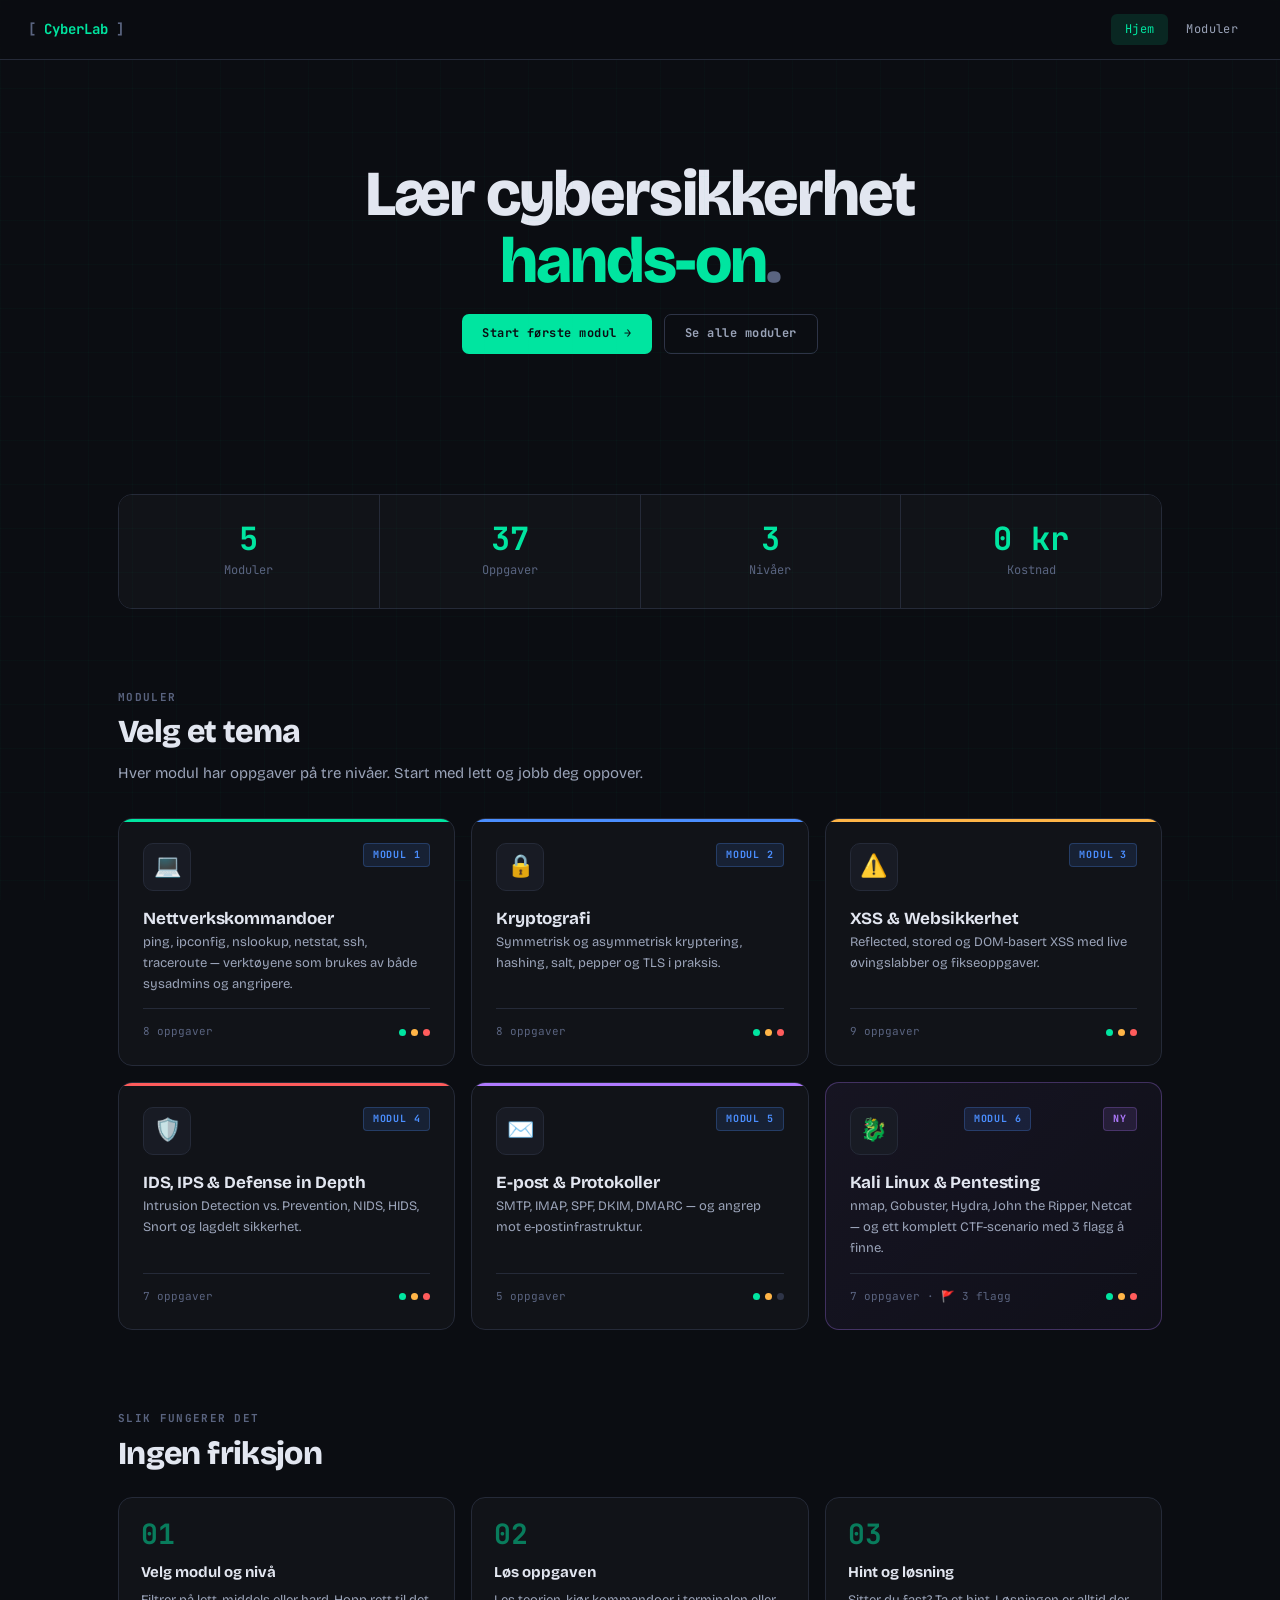
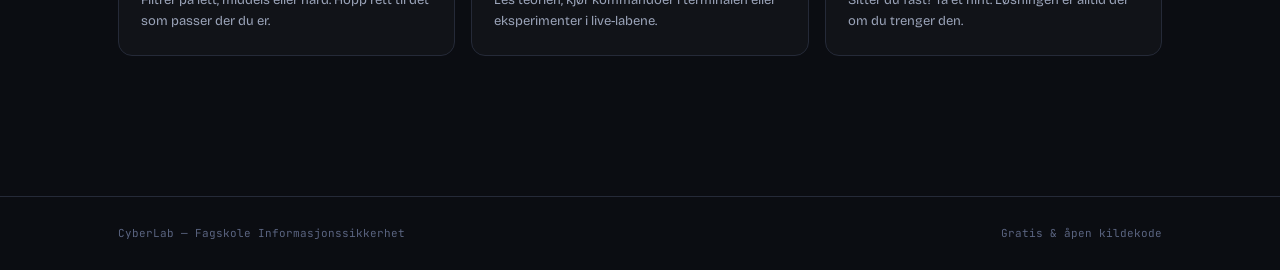
==== index.html @ 2073c038 "Add files via upload version 2.2" ====
<!DOCTYPE html>
<html lang="no">
<head>
<meta charset="UTF-8">
<meta name="viewport" content="width=device-width, initial-scale=1.0">
<title>CyberLab — Fagskole Cybersikkerhet</title>
<link rel="stylesheet" href="css/style.css">
<style>
.hero { padding: 100px 0 80px; text-align: center; }
.hero-eyebrow {
  font-family: var(--mono); font-size: 12px; font-weight: 700;
  letter-spacing: 0.15em; text-transform: uppercase; color: var(--green);
  margin-bottom: 20px; display: flex; align-items: center; justify-content: center; gap: 10px;
}
.hero-eyebrow::before, .hero-eyebrow::after {
  content: ''; flex: 1; max-width: 60px; height: 1px; background: var(--green); opacity: 0.4;
}
.hero h1 { font-size: clamp(36px,6vw,64px); font-weight: 800; letter-spacing: -0.03em; line-height: 1.05; margin-bottom: 20px; }
.hero h1 .accent { color: var(--green); }
.hero h1 .dim    { color: var(--text3); }
.hero-sub { font-size: 17px; color: var(--text2); max-width: 540px; margin: 0 auto 36px; line-height: 1.7; font-weight: 400; }
.hero-cta { display: flex; gap: 12px; justify-content: center; flex-wrap: wrap; }
.stats-row { display: flex; gap: 0; border: 1px solid var(--border); border-radius: var(--radius-lg); overflow: hidden; margin: 60px 0; }
.stat { flex: 1; padding: 28px 24px; text-align: center; border-right: 1px solid var(--border); background: var(--bg2); }
.stat:last-child { border-right: none; }
.stat-num { font-family: var(--mono); font-size: 32px; font-weight: 700; color: var(--green); line-height: 1; }
.stat-label { font-size: 12px; color: var(--text3); margin-top: 6px; font-family: var(--mono); }
.modules-grid { display: grid; grid-template-columns: repeat(auto-fill, minmax(300px, 1fr)); gap: 16px; margin-top: 32px; }
.module-card {
  background: var(--bg2); border: 1px solid var(--border); border-radius: var(--radius-lg);
  padding: 24px; display: flex; flex-direction: column; gap: 14px;
  transition: all 0.2s; position: relative; overflow: hidden; text-decoration: none;
}
.module-card::before { content: ''; position: absolute; top: 0; left: 0; right: 0; height: 3px; }
.module-card.green::before  { background: var(--green); }
.module-card.blue::before   { background: var(--blue); }
.module-card.amber::before  { background: var(--amber); }
.module-card.red::before    { background: var(--red); }
.module-card.purple::before { background: var(--purple); }
.module-card:hover { border-color: var(--border2); transform: translateY(-2px); box-shadow: 0 8px 32px rgba(0,0,0,0.3); }
.module-icon { font-size: 22px; width: 48px; height: 48px; display: flex; align-items: center; justify-content: center; background: var(--bg3); border: 1px solid var(--border); border-radius: 10px; }
.module-top { display: flex; align-items: flex-start; justify-content: space-between; gap: 10px; }
.module-title { font-size: 17px; font-weight: 700; letter-spacing: -0.01em; }
.module-desc  { font-size: 13px; color: var(--text2); line-height: 1.6; font-weight: 400; }
.module-footer { display: flex; align-items: center; justify-content: space-between; margin-top: auto; padding-top: 14px; border-top: 1px solid var(--border); }
.module-tasks { font-family: var(--mono); font-size: 11px; color: var(--text3); }
.module-difficulty { display: flex; gap: 5px; }
.diff-dot { width: 7px; height: 7px; border-radius: 50%; background: var(--border2); }
.diff-dot.on-easy   { background: var(--green); }
.diff-dot.on-medium { background: var(--amber); }
.diff-dot.on-hard   { background: var(--red); }
.how-grid { display: grid; grid-template-columns: repeat(3,1fr); gap: 16px; margin-top: 24px; }
.how-item { background: var(--bg2); border: 1px solid var(--border); border-radius: var(--radius-lg); padding: 22px; }
.how-num   { font-family: var(--mono); font-size: 28px; font-weight: 700; color: var(--green); opacity: 0.5; line-height: 1; margin-bottom: 12px; }
.how-title { font-size: 15px; font-weight: 700; margin-bottom: 6px; }
.how-desc  { font-size: 13px; color: var(--text2); line-height: 1.65; font-weight: 400; }
@media (max-width: 640px) {
  .stats-row { flex-direction: column; }
  .stat { border-right: none; border-bottom: 1px solid var(--border); }
  .stat:last-child { border-bottom: none; }
  .how-grid { grid-template-columns: 1fr; }
}
</style>
</head>
<body class="page">
<nav class="nav">
  <div class="nav-logo"><span class="bracket">[</span>CyberLab<span class="bracket">]</span></div>
  <div class="nav-links">
    <a href="index.html" class="nav-link active">Hjem</a>
    <a href="modules/nettverk.html" class="nav-link">Moduler</a>
  </div>
</nav>

<section class="hero">
  <div class="container">
    <h1>Lær cybersikkerhet<br><span class="accent">hands-on</span><span class="dim">.</span></h1>
    <div class="hero-cta">
      <a href="modules/nettverk.html" class="btn btn-success">Start første modul →</a>
      <a href="#moduler" class="btn btn-ghost">Se alle moduler</a>
    </div>
  </div>
</section>

<div class="container">
  <div class="stats-row">
    <div class="stat"><div class="stat-num">5</div><div class="stat-label">Moduler</div></div>
    <div class="stat"><div class="stat-num">37</div><div class="stat-label">Oppgaver</div></div>
    <div class="stat"><div class="stat-num">3</div><div class="stat-label">Nivåer</div></div>
    <div class="stat"><div class="stat-num">0 kr</div><div class="stat-label">Kostnad</div></div>
  </div>
</div>

<section id="moduler" style="padding:20px 0 60px">
  <div class="container">
    <div class="section-eyebrow">Moduler</div>
    <div class="section-title">Velg et tema</div>
    <p class="section-desc">Hver modul har oppgaver på tre nivåer. Start med lett og jobb deg oppover.</p>
    <div class="modules-grid">

      <a href="modules/nettverk.html" class="module-card green">
        <div class="module-top"><div class="module-icon">💻</div><span class="badge badge-module">Modul 1</span></div>
        <div><div class="module-title">Nettverkskommandoer</div><div class="module-desc">ping, ipconfig, nslookup, netstat, ssh, traceroute — verktøyene som brukes av både sysadmins og angripere.</div></div>
        <div class="module-footer"><span class="module-tasks">8 oppgaver</span><div class="module-difficulty"><div class="diff-dot on-easy"></div><div class="diff-dot on-medium"></div><div class="diff-dot on-hard"></div></div></div>
      </a>

      <a href="modules/kryptografi.html" class="module-card blue">
        <div class="module-top"><div class="module-icon">🔒</div><span class="badge badge-module">Modul 2</span></div>
        <div><div class="module-title">Kryptografi</div><div class="module-desc">Symmetrisk og asymmetrisk kryptering, hashing, salt, pepper og TLS i praksis.</div></div>
        <div class="module-footer"><span class="module-tasks">8 oppgaver</span><div class="module-difficulty"><div class="diff-dot on-easy"></div><div class="diff-dot on-medium"></div><div class="diff-dot on-hard"></div></div></div>
      </a>

      <a href="modules/xss.html" class="module-card amber">
        <div class="module-top"><div class="module-icon">⚠️</div><span class="badge badge-module">Modul 3</span></div>
        <div><div class="module-title">XSS &amp; Websikkerhet</div><div class="module-desc">Reflected, stored og DOM-basert XSS med live øvingslabber og fikseoppgaver.</div></div>
        <div class="module-footer"><span class="module-tasks">9 oppgaver</span><div class="module-difficulty"><div class="diff-dot on-easy"></div><div class="diff-dot on-medium"></div><div class="diff-dot on-hard"></div></div></div>
      </a>

      <a href="modules/ids-ips.html" class="module-card red">
        <div class="module-top"><div class="module-icon">🛡️</div><span class="badge badge-module">Modul 4</span></div>
        <div><div class="module-title">IDS, IPS &amp; Defense in Depth</div><div class="module-desc">Intrusion Detection vs. Prevention, NIDS, HIDS, Snort og lagdelt sikkerhet.</div></div>
        <div class="module-footer"><span class="module-tasks">7 oppgaver</span><div class="module-difficulty"><div class="diff-dot on-easy"></div><div class="diff-dot on-medium"></div><div class="diff-dot on-hard"></div></div></div>
      </a>

      <a href="modules/epost-protokoller.html" class="module-card purple">
        <div class="module-top"><div class="module-icon">✉️</div><span class="badge badge-module">Modul 5</span></div>
        <div><div class="module-title">E-post &amp; Protokoller</div><div class="module-desc">SMTP, IMAP, SPF, DKIM, DMARC — og angrep mot e-postinfrastruktur.</div></div>
        <div class="module-footer"><span class="module-tasks">5 oppgaver</span><div class="module-difficulty"><div class="diff-dot on-easy"></div><div class="diff-dot on-medium"></div><div class="diff-dot"></div></div></div>
      </a>

      <a href="modules/kali.html" class="module-card" style="border-color:rgba(176,122,255,.3);background:linear-gradient(135deg,rgba(176,122,255,.07),rgba(176,122,255,.03))">
        <div class="module-top"><div class="module-icon">🐉</div><span class="badge badge-module">Modul 6</span><span class="badge badge-new" style="margin-left:6px">Ny</span></div>
        <div><div class="module-title">Kali Linux &amp; Pentesting</div><div class="module-desc">nmap, Gobuster, Hydra, John the Ripper, Netcat — og ett komplett CTF-scenario med 3 flagg å finne.</div></div>
        <div class="module-footer"><span class="module-tasks">7 oppgaver · 🚩 3 flagg</span><div class="module-difficulty"><div class="diff-dot on-easy"></div><div class="diff-dot on-medium"></div><div class="diff-dot on-hard"></div></div></div>
      </a>

    </div>
  </div>
</section>

<section style="padding:20px 0 60px">
  <div class="container">
    <div class="section-eyebrow">Slik fungerer det</div>
    <div class="section-title">Ingen friksjon</div>
    <div class="how-grid">
      <div class="how-item"><div class="how-num">01</div><div class="how-title">Velg modul og nivå</div><div class="how-desc">Filtrer på lett, middels eller hard. Hopp rett til det som passer der du er.</div></div>
      <div class="how-item"><div class="how-num">02</div><div class="how-title">Løs oppgaven</div><div class="how-desc">Les teorien, kjør kommandoer i terminalen eller eksperimenter i live-labene.</div></div>
      <div class="how-item"><div class="how-num">03</div><div class="how-title">Hint og løsning</div><div class="how-desc">Sitter du fast? Ta et hint. Løsningen er alltid der om du trenger den.</div></div>
    </div>
  </div>
</section>

<footer class="footer">
  <div class="container">
    <div class="footer-inner">
      <span>CyberLab — Fagskole Informasjonssikkerhet</span>
      <span>Gratis &amp; åpen kildekode</span>
    </div>
  </div>
</footer>
<script src="js/cyberlab.js"></script>
</body>
</html>
---- css/style.css ----
@import url('https://fonts.googleapis.com/css2?family=JetBrains+Mono:wght@400;600;700&family=Bricolage+Grotesque:wght@300;400;500;600;700;800&display=swap');

/* ─── TOKENS ────────────────────────────────────────────────── */
:root {
  --bg:        #0b0d12;
  --bg2:       #111318;
  --bg3:       #181b24;
  --bg4:       #1e2230;
  --border:    #252a38;
  --border2:   #2e3447;

  --text:      #e2e6f0;
  --text2:     #9aa3b8;
  --text3:     #5a6480;

  --green:     #00e5a0;
  --green-dim: rgba(0,229,160,0.12);
  --blue:      #4b8eff;
  --blue-dim:  rgba(75,142,255,0.12);
  --amber:     #ffb547;
  --amber-dim: rgba(255,181,71,0.12);
  --red:       #ff5c5c;
  --red-dim:   rgba(255,92,92,0.12);
  --purple:    #b07aff;
  --purple-dim:rgba(176,122,255,0.12);

  --radius:    8px;
  --radius-lg: 14px;
  --mono:      'JetBrains Mono', monospace;
  --sans:      'Bricolage Grotesque', sans-serif;
}

/* ─── RESET ─────────────────────────────────────────────────── */
*, *::before, *::after { box-sizing: border-box; margin: 0; padding: 0; }
html { scroll-behavior: smooth; }
body {
  font-family: var(--sans);
  background: var(--bg);
  color: var(--text);
  min-height: 100vh;
  line-height: 1.6;
  -webkit-font-smoothing: antialiased;
}
a { color: inherit; text-decoration: none; }

/* ─── GRID BACKGROUND ────────────────────────────────────────── */
body::before {
  content: '';
  position: fixed; inset: 0; z-index: 0;
  background-image:
    linear-gradient(rgba(0,229,160,0.025) 1px, transparent 1px),
    linear-gradient(90deg, rgba(0,229,160,0.025) 1px, transparent 1px);
  background-size: 44px 44px;
  pointer-events: none;
}

/* ─── LAYOUT ─────────────────────────────────────────────────── */
.page { position: relative; z-index: 1; }
.container { max-width: 1100px; margin: 0 auto; padding: 0 28px; }
.container-sm { max-width: 780px; margin: 0 auto; padding: 0 28px; }

/* ─── NAV ────────────────────────────────────────────────────── */
.nav {
  position: sticky; top: 0; z-index: 100;
  background: rgba(11,13,18,0.88);
  backdrop-filter: blur(14px);
  border-bottom: 1px solid var(--border);
  padding: 0 28px;
  height: 60px;
  display: flex; align-items: center; gap: 0;
}
.nav-logo {
  font-family: var(--mono);
  font-size: 14px; font-weight: 700;
  color: var(--green);
  display: flex; align-items: center; gap: 8px;
  margin-right: auto;
  white-space: nowrap;
}
.nav-logo .bracket { color: var(--text3); }
.nav-links { display: flex; gap: 4px; }
.nav-link {
  font-family: var(--mono);
  font-size: 12px; color: var(--text2);
  padding: 6px 14px; border-radius: 6px;
  transition: all 0.18s;
  letter-spacing: 0.03em;
}
.nav-link:hover { color: var(--text); background: var(--bg3); }
.nav-link.active { color: var(--green); background: var(--green-dim); }

/* ─── BADGE ──────────────────────────────────────────────────── */
.badge {
  display: inline-flex; align-items: center; gap: 5px;
  font-family: var(--mono);
  font-size: 10px; font-weight: 700;
  letter-spacing: 0.08em;
  padding: 3px 9px;
  border-radius: 4px;
  text-transform: uppercase;
}
.badge-easy   { background: var(--green-dim);  color: var(--green);  border: 1px solid rgba(0,229,160,0.25); }
.badge-medium { background: var(--amber-dim);  color: var(--amber);  border: 1px solid rgba(255,181,71,0.25); }
.badge-hard   { background: var(--red-dim);    color: var(--red);    border: 1px solid rgba(255,92,92,0.25); }
.badge-module { background: var(--blue-dim);   color: var(--blue);   border: 1px solid rgba(75,142,255,0.25); }
.badge-new    { background: var(--purple-dim); color: var(--purple); border: 1px solid rgba(176,122,255,0.25); }

/* ─── CARDS ──────────────────────────────────────────────────── */
.card {
  background: var(--bg2);
  border: 1px solid var(--border);
  border-radius: var(--radius-lg);
  padding: 24px;
  transition: border-color 0.2s;
}
.card:hover { border-color: var(--border2); }
.card-header { display: flex; align-items: flex-start; justify-content: space-between; gap: 12px; margin-bottom: 12px; }
.card-title { font-size: 16px; font-weight: 700; letter-spacing: -0.01em; }
.card-desc { font-size: 14px; color: var(--text2); line-height: 1.65; font-weight: 400; }

/* ─── TASK CARD ──────────────────────────────────────────────── */
.task-card {
  background: var(--bg2);
  border: 1px solid var(--border);
  border-radius: var(--radius-lg);
  overflow: hidden;
  transition: border-color 0.2s, transform 0.15s;
}
.task-card:hover { border-color: var(--border2); transform: translateY(-1px); }
.task-card.done { border-color: rgba(0,229,160,0.3); }
.task-card.done .task-card-header { background: rgba(0,229,160,0.04); }

.task-card-header {
  padding: 18px 22px;
  display: flex; align-items: center; gap: 14px;
  border-bottom: 1px solid var(--border);
  cursor: pointer;
  user-select: none;
}
.task-card-header:hover { background: rgba(255,255,255,0.02); }

.task-num {
  font-family: var(--mono);
  font-size: 11px; font-weight: 700;
  color: var(--text3);
  min-width: 28px;
}
.task-title { flex: 1; font-size: 15px; font-weight: 600; }
.task-meta { display: flex; align-items: center; gap: 8px; }
.task-chevron {
  color: var(--text3); font-size: 12px;
  transition: transform 0.2s;
}
.task-card.open .task-chevron { transform: rotate(90deg); }

.task-card-body {
  display: none;
  padding: 22px 22px 24px;
  border-top: 1px solid rgba(255,255,255,0.04);
}
.task-card.open .task-card-body { display: block; }

/* ─── CODE BLOCK ─────────────────────────────────────────────── */
.code {
  font-family: var(--mono);
  font-size: 13px;
  background: #070910;
  border: 1px solid var(--border);
  border-left: 3px solid var(--blue);
  border-radius: 6px;
  padding: 14px 18px;
  line-height: 1.8;
  overflow-x: auto;
  white-space: pre;
  color: var(--text2);
  margin: 12px 0;
}
.code .c { color: var(--text3); }
.code .cmd { color: var(--blue); }
.code .kw { color: var(--green); }
.code .str { color: var(--amber); }
.code .val { color: var(--purple); }

/* ─── ANSWER BOX ─────────────────────────────────────────────── */
.hint-btn {
  font-family: var(--mono);
  font-size: 11px; font-weight: 600;
  letter-spacing: 0.05em;
  background: transparent;
  border: 1px solid var(--border2);
  color: var(--text3);
  padding: 6px 14px;
  border-radius: 5px;
  cursor: pointer;
  transition: all 0.18s;
  margin-right: 8px;
  margin-top: 4px;
}
.hint-btn:hover { border-color: var(--amber); color: var(--amber); }
.hint-btn.open  { border-color: var(--amber); color: var(--amber); background: var(--amber-dim); }

.solution-btn {
  font-family: var(--mono);
  font-size: 11px; font-weight: 600;
  letter-spacing: 0.05em;
  background: transparent;
  border: 1px solid var(--border2);
  color: var(--text3);
  padding: 6px 14px;
  border-radius: 5px;
  cursor: pointer;
  transition: all 0.18s;
  margin-top: 4px;
}
.solution-btn:hover { border-color: var(--green); color: var(--green); }
.solution-btn.open  { border-color: var(--green); color: var(--green); background: var(--green-dim); }

.hint-box, .solution-box {
  display: none;
  margin-top: 12px;
  padding: 14px 18px;
  border-radius: 8px;
  font-size: 13px;
  line-height: 1.75;
  font-weight: 400;
}
.hint-box.show    { display: block; animation: fadeUp 0.2s ease; background: var(--amber-dim); border: 1px solid rgba(255,181,71,0.2); color: #d4b07a; }
.solution-box.show{ display: block; animation: fadeUp 0.2s ease; background: var(--green-dim);  border: 1px solid rgba(0,229,160,0.2);  color: #7acfb0; }
.hint-box code, .solution-box code {
  font-family: var(--mono); font-size: 12px;
  background: rgba(255,255,255,0.08);
  padding: 1px 5px; border-radius: 3px;
}
.hint-box strong    { color: var(--amber); font-weight: 600; }
.solution-box strong{ color: var(--green); font-weight: 600; }

/* ─── INFO / WARN BOXES ──────────────────────────────────────── */
.info-box {
  background: var(--blue-dim); border: 1px solid rgba(75,142,255,0.2);
  border-left: 3px solid var(--blue);
  border-radius: 7px; padding: 13px 17px;
  font-size: 13px; color: #8ab4e8; line-height: 1.7;
  margin: 12px 0; font-weight: 400;
}
.warn-box {
  background: var(--red-dim); border: 1px solid rgba(255,92,92,0.2);
  border-left: 3px solid var(--red);
  border-radius: 7px; padding: 13px 17px;
  font-size: 13px; color: #e89090; line-height: 1.7;
  margin: 12px 0; font-weight: 400;
}
.info-box strong { color: var(--blue); font-weight: 600; }
.warn-box strong { color: var(--red);  font-weight: 600; }

/* ─── STEPS ──────────────────────────────────────────────────── */
.steps { list-style: none; counter-reset: step; margin: 12px 0; }
.steps li {
  counter-increment: step;
  padding: 9px 0 9px 36px;
  position: relative;
  font-size: 14px; line-height: 1.65; color: var(--text2);
  border-bottom: 1px solid rgba(255,255,255,0.04);
  font-weight: 400;
}
.steps li:last-child { border-bottom: none; }
.steps li::before {
  content: counter(step);
  position: absolute; left: 0; top: 11px;
  font-family: var(--mono); font-size: 10px; font-weight: 700;
  width: 20px; height: 20px; border-radius: 4px;
  display: flex; align-items: center; justify-content: center;
  background: var(--blue-dim); border: 1px solid rgba(75,142,255,0.25); color: var(--blue);
}

/* ─── TABLE ──────────────────────────────────────────────────── */
.data-table { width: 100%; border-collapse: collapse; font-size: 13px; margin: 12px 0; }
.data-table th {
  font-family: var(--mono); font-size: 10px; font-weight: 700;
  letter-spacing: 0.1em; text-transform: uppercase;
  color: var(--text3); text-align: left;
  padding: 9px 14px; border-bottom: 1px solid var(--border);
}
.data-table td {
  padding: 10px 14px; color: var(--text2);
  border-bottom: 1px solid rgba(255,255,255,0.04);
  vertical-align: top; line-height: 1.5;
}
.data-table tr:last-child td { border-bottom: none; }
.data-table td:first-child { font-family: var(--mono); color: var(--blue); font-size: 12px; white-space: nowrap; }
.data-table td code { font-family: var(--mono); font-size: 11px; background: rgba(255,255,255,0.06); padding: 1px 5px; border-radius: 3px; }

/* ─── BUTTONS ────────────────────────────────────────────────── */
.btn {
  display: inline-flex; align-items: center; gap: 7px;
  font-family: var(--mono); font-size: 12px; font-weight: 700;
  letter-spacing: 0.04em; padding: 9px 20px;
  border-radius: 7px; border: none; cursor: pointer;
  transition: all 0.18s; text-decoration: none;
}
.btn-primary { background: var(--blue);  color: #fff; }
.btn-primary:hover { background: #6fa3ff; }
.btn-success { background: var(--green); color: #0b0d12; }
.btn-success:hover { background: #33ffb3; }
.btn-danger  { background: var(--red);   color: #fff; }
.btn-danger:hover  { background: #ff8585; }
.btn-ghost { background: transparent; color: var(--text2); border: 1px solid var(--border2); }
.btn-ghost:hover { border-color: var(--text2); color: var(--text); }

/* ─── TERMINAL ───────────────────────────────────────────────── */
.terminal {
  background: #05070a;
  border: 1px solid var(--border);
  border-radius: var(--radius-lg);
  overflow: hidden; font-family: var(--mono);
}
.terminal-bar {
  background: var(--bg3); padding: 10px 16px;
  display: flex; align-items: center; gap: 7px;
  border-bottom: 1px solid var(--border);
}
.terminal-bar .dot { width: 11px; height: 11px; border-radius: 50%; }
.dot-r { background: #ff5f57; } .dot-y { background: #febc2e; } .dot-g { background: #28c840; }
.terminal-bar .title { font-size: 11px; color: var(--text3); margin-left: 6px; }
.terminal-body {
  padding: 16px 18px; min-height: 100px;
  max-height: 300px; overflow-y: auto;
  font-size: 13px; line-height: 1.9;
}
.tl-prompt { color: var(--green); }
.tl-out    { color: var(--text2); }
.tl-info   { color: var(--amber); }
.tl-err    { color: var(--red); }
.terminal-input-row {
  display: flex; align-items: center;
  padding: 10px 18px;
  border-top: 1px solid var(--border);
  background: #05070a;
}
.term-ps1 { color: var(--green); font-size: 13px; white-space: nowrap; margin-right: 6px; }
.term-in  {
  flex: 1; background: transparent; border: none; outline: none;
  color: var(--text); font-family: var(--mono); font-size: 13px;
  caret-color: var(--green);
}

/* ─── INTERACTIVE LABS ───────────────────────────────────────── */
.lab-frame {
  background: #06080c;
  border: 1px solid var(--border);
  border-radius: var(--radius-lg);
  overflow: hidden; margin: 14px 0;
}
.lab-topbar {
  background: var(--bg3); padding: 9px 16px;
  display: flex; align-items: center; gap: 7px;
  border-bottom: 1px solid var(--border);
  font-family: var(--mono); font-size: 11px; color: var(--text3);
}
.lab-body { padding: 20px; }
.lab-body label { display: block; font-family: var(--mono); font-size: 11px; color: var(--text3); margin-bottom: 6px; letter-spacing: 0.06em; }
.lab-body input[type=text], .lab-body textarea {
  width: 100%; background: var(--bg3); border: 1px solid var(--border);
  color: var(--text); padding: 10px 13px; border-radius: 7px;
  font-family: var(--mono); font-size: 13px; outline: none;
  transition: border-color 0.18s; margin-bottom: 10px;
}
.lab-body input:focus, .lab-body textarea:focus { border-color: var(--blue); }
.lab-output {
  background: var(--bg3); border: 1px solid var(--border);
  border-radius: 7px; padding: 12px 15px; min-height: 44px;
  font-size: 14px; margin-top: 12px;
}
.lab-output-label { font-family: var(--mono); font-size: 10px; color: var(--text3); margin-bottom: 5px; letter-spacing: 0.08em; text-transform: uppercase; }
.status { display: none; margin-top: 10px; padding: 9px 13px; border-radius: 6px; font-family: var(--mono); font-size: 12px; }
.status.danger { display: block; background: var(--red-dim);   border: 1px solid rgba(255,92,92,0.25);  color: var(--red); }
.status.safe   { display: block; background: var(--green-dim); border: 1px solid rgba(0,229,160,0.25); color: var(--green); }
.status.info   { display: block; background: var(--blue-dim);  border: 1px solid rgba(75,142,255,0.25); color: var(--blue); }

/* ─── HASH OUTPUT ────────────────────────────────────────────── */
.hash-out {
  font-family: var(--mono); font-size: 12px; word-break: break-all;
  color: var(--green); background: var(--green-dim);
  border: 1px solid rgba(0,229,160,0.2);
  padding: 11px 14px; border-radius: 7px;
  margin-top: 10px; min-height: 42px; display: flex; align-items: center;
}

/* ─── QUIZ ───────────────────────────────────────────────────── */
.quiz-opt {
  display: flex; align-items: flex-start; gap: 11px;
  padding: 11px 15px; border: 1px solid var(--border);
  border-radius: 7px; margin-bottom: 8px;
  cursor: pointer; transition: all 0.18s;
  font-size: 14px; color: var(--text2); font-weight: 400;
}
.quiz-opt:hover { border-color: var(--blue); color: var(--text); background: var(--blue-dim); }
.quiz-opt.correct { border-color: var(--green); background: var(--green-dim); color: var(--green); pointer-events: none; }
.quiz-opt.wrong   { border-color: var(--red);   background: var(--red-dim);   color: var(--red);   pointer-events: none; }
.quiz-opt.reveal  { border-color: var(--green); background: var(--green-dim); color: var(--green); pointer-events: none; opacity: 0.7; }
.quiz-opt .lbl { font-family: var(--mono); font-size: 11px; font-weight: 700; min-width: 18px; margin-top: 2px; }

/* ─── PROGRESS BAR ───────────────────────────────────────────── */
.progress-wrap { margin-bottom: 10px; }
.progress-label { font-family: var(--mono); font-size: 11px; color: var(--text3); margin-bottom: 6px; display: flex; justify-content: space-between; }
.progress-track { height: 4px; background: var(--bg4); border-radius: 2px; overflow: hidden; }
.progress-fill  { height: 100%; background: var(--green); border-radius: 2px; transition: width 0.4s ease; }

/* ─── FILTER PILLS ───────────────────────────────────────────── */
.filter-row { display: flex; gap: 8px; flex-wrap: wrap; margin-bottom: 24px; }
.filter-pill {
  font-family: var(--mono); font-size: 11px; font-weight: 600;
  letter-spacing: 0.05em; padding: 6px 15px;
  border-radius: 20px; border: 1px solid var(--border2);
  background: transparent; color: var(--text2);
  cursor: pointer; transition: all 0.18s;
}
.filter-pill:hover { border-color: var(--text2); color: var(--text); }
.filter-pill.active-all    { background: var(--bg3); border-color: var(--text2); color: var(--text); }
.filter-pill.active-easy   { background: var(--green-dim); border-color: rgba(0,229,160,0.4); color: var(--green); }
.filter-pill.active-medium { background: var(--amber-dim); border-color: rgba(255,181,71,0.4); color: var(--amber); }
.filter-pill.active-hard   { background: var(--red-dim);   border-color: rgba(255,92,92,0.4);  color: var(--red); }

/* ─── SECTION HEADER ─────────────────────────────────────────── */
.section-eyebrow {
  font-family: var(--mono); font-size: 11px; font-weight: 700;
  letter-spacing: 0.12em; text-transform: uppercase;
  color: var(--text3); margin-bottom: 8px;
}
.section-title {
  font-size: clamp(22px, 3.5vw, 32px); font-weight: 800;
  letter-spacing: -0.02em; line-height: 1.15;
}
.section-title span { color: var(--green); }
.section-desc { font-size: 15px; color: var(--text2); margin-top: 10px; line-height: 1.65; font-weight: 400; max-width: 620px; }

/* ─── DIVIDER ────────────────────────────────────────────────── */
hr.div { border: none; border-top: 1px solid var(--border); margin: 28px 0; }

/* ─── ANIMATIONS ─────────────────────────────────────────────── */
@keyframes fadeUp {
  from { opacity: 0; transform: translateY(10px); }
  to   { opacity: 1; transform: translateY(0); }
}
.fade-up { animation: fadeUp 0.35s ease both; }

/* ─── FOOTER ─────────────────────────────────────────────────── */
.footer {
  border-top: 1px solid var(--border); padding: 28px 0;
  margin-top: 80px;
}
.footer-inner {
  display: flex; align-items: center; justify-content: space-between;
  font-family: var(--mono); font-size: 11px; color: var(--text3);
  flex-wrap: wrap; gap: 10px;
}
.footer-inner a { color: var(--text3); transition: color 0.2s; }
.footer-inner a:hover { color: var(--green); }

/* ─── RESPONSIVE ─────────────────────────────────────────────── */
@media (max-width: 640px) {
  .container, .container-sm { padding: 0 16px; }
  .nav { padding: 0 16px; }
  .nav-links .nav-link { padding: 6px 9px; font-size: 11px; }
}
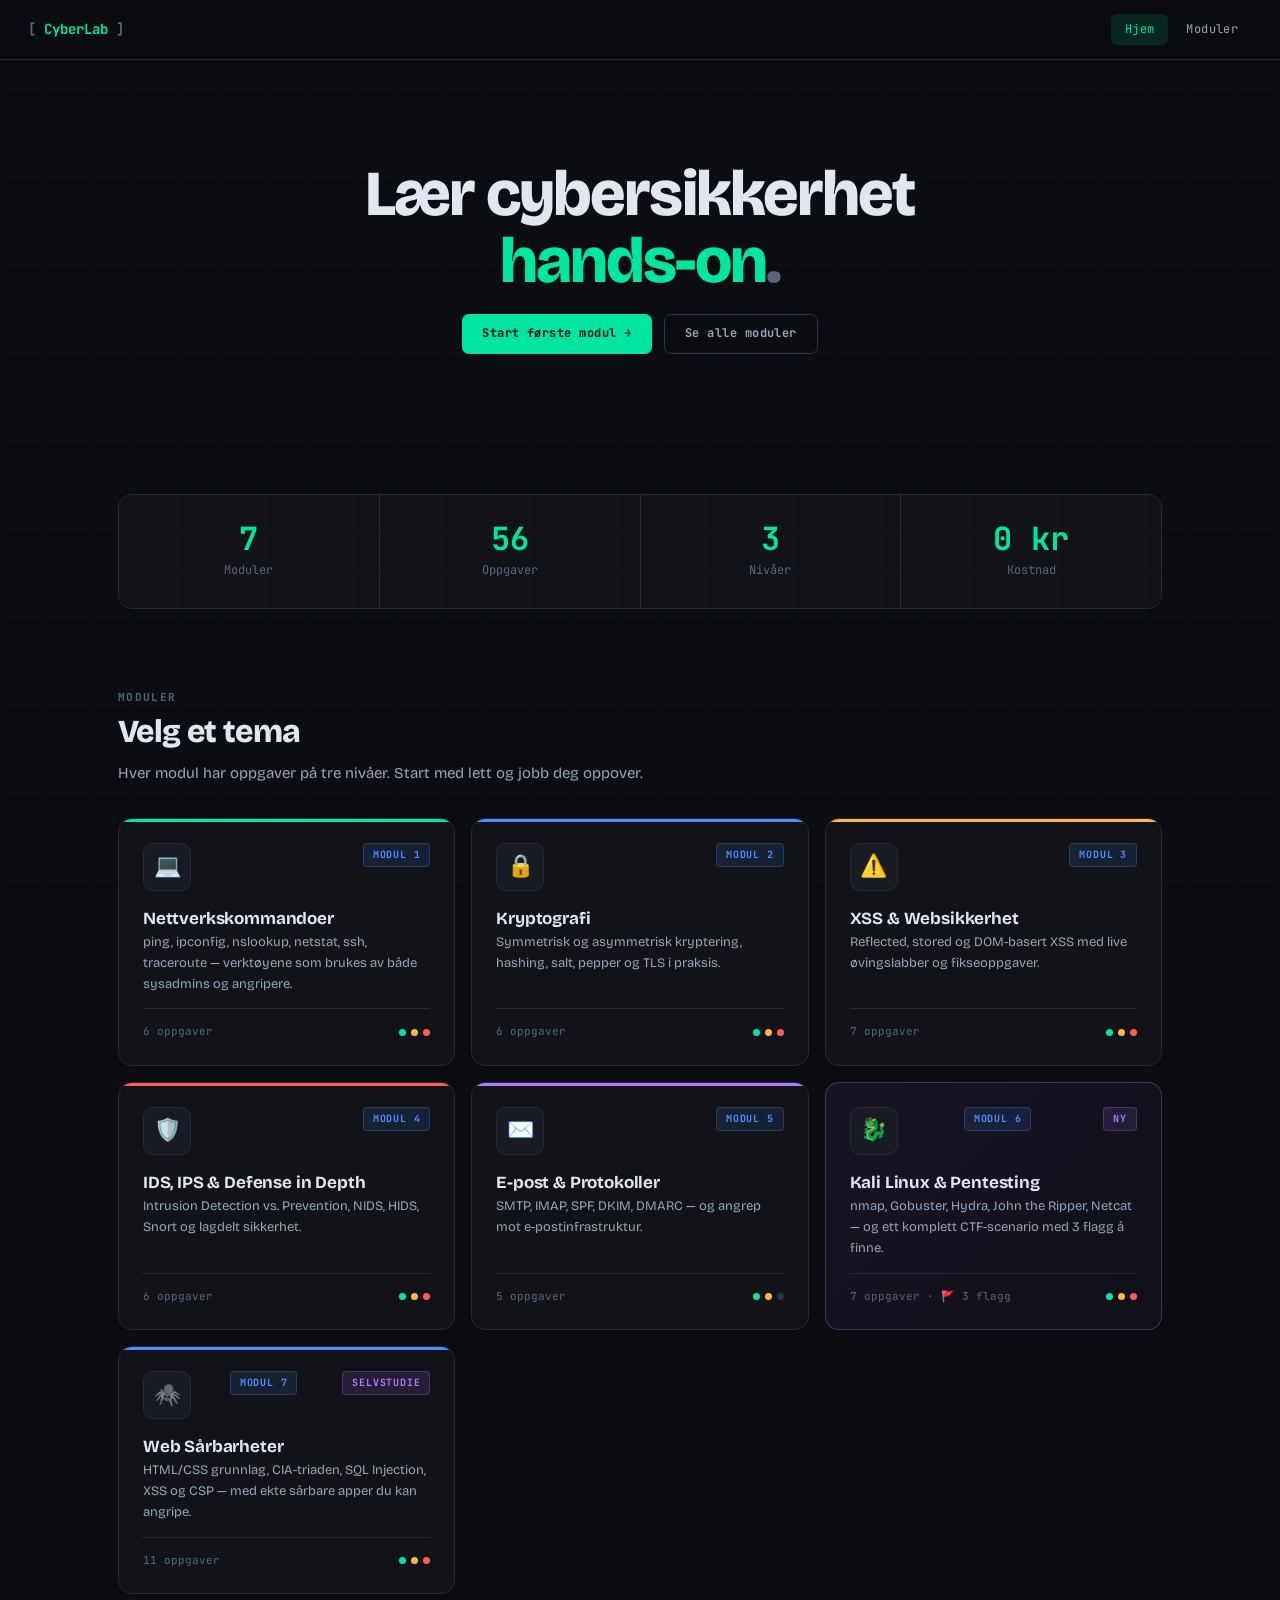
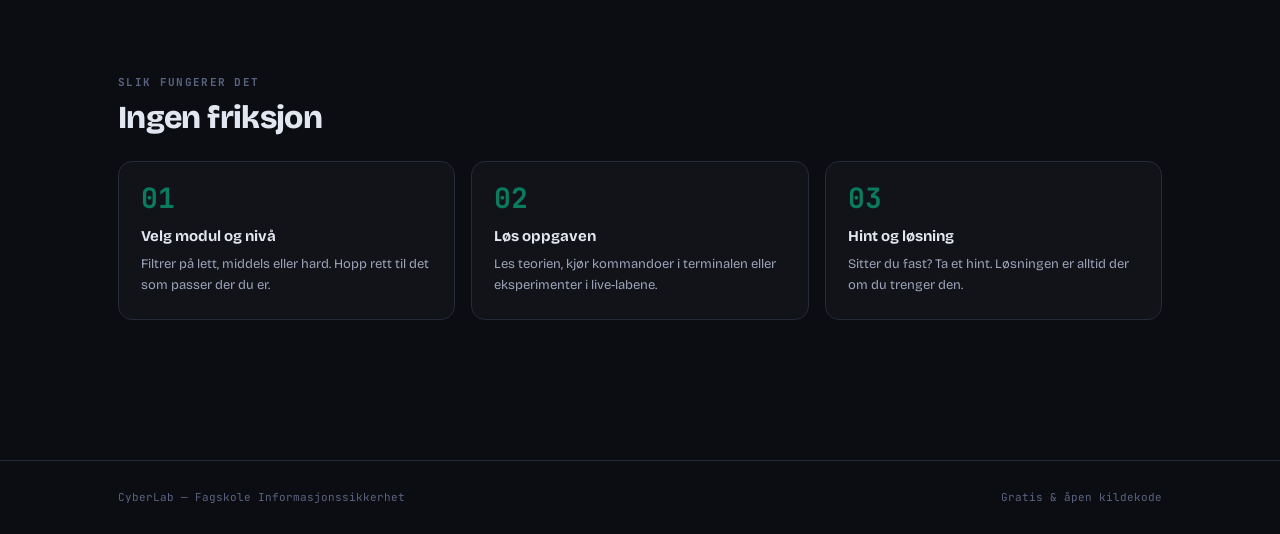
==== commit 98e6bcf1: "Legg til Modul 7 Web Sårbarheter på forsiden" ====
--- a/index.html
+++ b/index.html
@@ -5,61 +5,41 @@
 <meta name="viewport" content="width=device-width, initial-scale=1.0">
 <title>CyberLab — Fagskole Cybersikkerhet</title>
 <link rel="stylesheet" href="css/style.css">
+<link rel="preconnect" href="https://fonts.googleapis.com">
+<link rel="preconnect" href="https://fonts.gstatic.com" crossorigin>
+<link href="https://fonts.googleapis.com/css2?family=JetBrains+Mono:wght@400;600;700&family=Bricolage+Grotesque:wght@300;400;500;600;700;800&display=swap" rel="stylesheet">
 <style>
-.hero { padding: 100px 0 80px; text-align: center; }
-.hero-eyebrow {
-  font-family: var(--mono); font-size: 12px; font-weight: 700;
-  letter-spacing: 0.15em; text-transform: uppercase; color: var(--green);
-  margin-bottom: 20px; display: flex; align-items: center; justify-content: center; gap: 10px;
-}
-.hero-eyebrow::before, .hero-eyebrow::after {
-  content: ''; flex: 1; max-width: 60px; height: 1px; background: var(--green); opacity: 0.4;
-}
-.hero h1 { font-size: clamp(36px,6vw,64px); font-weight: 800; letter-spacing: -0.03em; line-height: 1.05; margin-bottom: 20px; }
-.hero h1 .accent { color: var(--green); }
-.hero h1 .dim    { color: var(--text3); }
-.hero-sub { font-size: 17px; color: var(--text2); max-width: 540px; margin: 0 auto 36px; line-height: 1.7; font-weight: 400; }
-.hero-cta { display: flex; gap: 12px; justify-content: center; flex-wrap: wrap; }
-.stats-row { display: flex; gap: 0; border: 1px solid var(--border); border-radius: var(--radius-lg); overflow: hidden; margin: 60px 0; }
-.stat { flex: 1; padding: 28px 24px; text-align: center; border-right: 1px solid var(--border); background: var(--bg2); }
-.stat:last-child { border-right: none; }
-.stat-num { font-family: var(--mono); font-size: 32px; font-weight: 700; color: var(--green); line-height: 1; }
-.stat-label { font-size: 12px; color: var(--text3); margin-top: 6px; font-family: var(--mono); }
-.modules-grid { display: grid; grid-template-columns: repeat(auto-fill, minmax(300px, 1fr)); gap: 16px; margin-top: 32px; }
-.module-card {
-  background: var(--bg2); border: 1px solid var(--border); border-radius: var(--radius-lg);
-  padding: 24px; display: flex; flex-direction: column; gap: 14px;
-  transition: all 0.2s; position: relative; overflow: hidden; text-decoration: none;
-}
-.module-card::before { content: ''; position: absolute; top: 0; left: 0; right: 0; height: 3px; }
-.module-card.green::before  { background: var(--green); }
-.module-card.blue::before   { background: var(--blue); }
-.module-card.amber::before  { background: var(--amber); }
-.module-card.red::before    { background: var(--red); }
-.module-card.purple::before { background: var(--purple); }
-.module-card:hover { border-color: var(--border2); transform: translateY(-2px); box-shadow: 0 8px 32px rgba(0,0,0,0.3); }
-.module-icon { font-size: 22px; width: 48px; height: 48px; display: flex; align-items: center; justify-content: center; background: var(--bg3); border: 1px solid var(--border); border-radius: 10px; }
-.module-top { display: flex; align-items: flex-start; justify-content: space-between; gap: 10px; }
-.module-title { font-size: 17px; font-weight: 700; letter-spacing: -0.01em; }
-.module-desc  { font-size: 13px; color: var(--text2); line-height: 1.6; font-weight: 400; }
-.module-footer { display: flex; align-items: center; justify-content: space-between; margin-top: auto; padding-top: 14px; border-top: 1px solid var(--border); }
-.module-tasks { font-family: var(--mono); font-size: 11px; color: var(--text3); }
-.module-difficulty { display: flex; gap: 5px; }
-.diff-dot { width: 7px; height: 7px; border-radius: 50%; background: var(--border2); }
-.diff-dot.on-easy   { background: var(--green); }
-.diff-dot.on-medium { background: var(--amber); }
-.diff-dot.on-hard   { background: var(--red); }
-.how-grid { display: grid; grid-template-columns: repeat(3,1fr); gap: 16px; margin-top: 24px; }
-.how-item { background: var(--bg2); border: 1px solid var(--border); border-radius: var(--radius-lg); padding: 22px; }
-.how-num   { font-family: var(--mono); font-size: 28px; font-weight: 700; color: var(--green); opacity: 0.5; line-height: 1; margin-bottom: 12px; }
-.how-title { font-size: 15px; font-weight: 700; margin-bottom: 6px; }
-.how-desc  { font-size: 13px; color: var(--text2); line-height: 1.65; font-weight: 400; }
-@media (max-width: 640px) {
-  .stats-row { flex-direction: column; }
-  .stat { border-right: none; border-bottom: 1px solid var(--border); }
-  .stat:last-child { border-bottom: none; }
-  .how-grid { grid-template-columns: 1fr; }
-}
+.hero{padding:100px 0 80px;text-align:center}
+.hero h1{font-size:clamp(36px,6vw,64px);font-weight:800;letter-spacing:-0.03em;line-height:1.05;margin-bottom:20px}
+.hero h1 .accent{color:var(--green)}.hero h1 .dim{color:var(--text3)}
+.hero-cta{display:flex;gap:12px;justify-content:center;flex-wrap:wrap}
+.stats-row{display:flex;gap:0;border:1px solid var(--border);border-radius:var(--radius-lg);overflow:hidden;margin:60px 0}
+.stat{flex:1;padding:28px 24px;text-align:center;border-right:1px solid var(--border);background:var(--bg2)}
+.stat:last-child{border-right:none}
+.stat-num{font-family:var(--mono);font-size:32px;font-weight:700;color:var(--green);line-height:1}
+.stat-label{font-size:12px;color:var(--text3);margin-top:6px;font-family:var(--mono)}
+.modules-grid{display:grid;grid-template-columns:repeat(auto-fill,minmax(300px,1fr));gap:16px;margin-top:32px}
+.module-card{background:var(--bg2);border:1px solid var(--border);border-radius:var(--radius-lg);padding:24px;display:flex;flex-direction:column;gap:14px;transition:all 0.2s;position:relative;overflow:hidden;text-decoration:none}
+.module-card::before{content:'';position:absolute;top:0;left:0;right:0;height:3px}
+.module-card.green::before{background:var(--green)}.module-card.blue::before{background:var(--blue)}
+.module-card.amber::before{background:var(--amber)}.module-card.red::before{background:var(--red)}
+.module-card.purple::before{background:var(--purple)}
+.module-card:hover{border-color:var(--border2);transform:translateY(-2px);box-shadow:0 8px 32px rgba(0,0,0,0.3)}
+.module-icon{font-size:22px;width:48px;height:48px;display:flex;align-items:center;justify-content:center;background:var(--bg3);border:1px solid var(--border);border-radius:10px}
+.module-top{display:flex;align-items:flex-start;justify-content:space-between;gap:10px}
+.module-title{font-size:17px;font-weight:700;letter-spacing:-0.01em}
+.module-desc{font-size:13px;color:var(--text2);line-height:1.6;font-weight:400}
+.module-footer{display:flex;align-items:center;justify-content:space-between;margin-top:auto;padding-top:14px;border-top:1px solid var(--border)}
+.module-tasks{font-family:var(--mono);font-size:11px;color:var(--text3)}
+.module-difficulty{display:flex;gap:5px}
+.diff-dot{width:7px;height:7px;border-radius:50%;background:var(--border2)}
+.diff-dot.on-easy{background:var(--green)}.diff-dot.on-medium{background:var(--amber)}.diff-dot.on-hard{background:var(--red)}
+.how-grid{display:grid;grid-template-columns:repeat(3,1fr);gap:16px;margin-top:24px}
+.how-item{background:var(--bg2);border:1px solid var(--border);border-radius:var(--radius-lg);padding:22px}
+.how-num{font-family:var(--mono);font-size:28px;font-weight:700;color:var(--green);opacity:0.5;line-height:1;margin-bottom:12px}
+.how-title{font-size:15px;font-weight:700;margin-bottom:6px}
+.how-desc{font-size:13px;color:var(--text2);line-height:1.65;font-weight:400}
+@media(max-width:640px){.stats-row{flex-direction:column}.stat{border-right:none;border-bottom:1px solid var(--border)}.stat:last-child{border-bottom:none}.how-grid{grid-template-columns:1fr}}
 </style>
 </head>
 <body class="page">
@@ -83,8 +63,8 @@
 
 <div class="container">
   <div class="stats-row">
-    <div class="stat"><div class="stat-num">5</div><div class="stat-label">Moduler</div></div>
-    <div class="stat"><div class="stat-num">37</div><div class="stat-label">Oppgaver</div></div>
+    <div class="stat"><div class="stat-num">7</div><div class="stat-label">Moduler</div></div>
+    <div class="stat"><div class="stat-num">56</div><div class="stat-label">Oppgaver</div></div>
     <div class="stat"><div class="stat-num">3</div><div class="stat-label">Nivåer</div></div>
     <div class="stat"><div class="stat-num">0 kr</div><div class="stat-label">Kostnad</div></div>
   </div>
@@ -100,25 +80,25 @@
       <a href="modules/nettverk.html" class="module-card green">
         <div class="module-top"><div class="module-icon">💻</div><span class="badge badge-module">Modul 1</span></div>
         <div><div class="module-title">Nettverkskommandoer</div><div class="module-desc">ping, ipconfig, nslookup, netstat, ssh, traceroute — verktøyene som brukes av både sysadmins og angripere.</div></div>
-        <div class="module-footer"><span class="module-tasks">8 oppgaver</span><div class="module-difficulty"><div class="diff-dot on-easy"></div><div class="diff-dot on-medium"></div><div class="diff-dot on-hard"></div></div></div>
+        <div class="module-footer"><span class="module-tasks">6 oppgaver</span><div class="module-difficulty"><div class="diff-dot on-easy"></div><div class="diff-dot on-medium"></div><div class="diff-dot on-hard"></div></div></div>
       </a>
 
       <a href="modules/kryptografi.html" class="module-card blue">
         <div class="module-top"><div class="module-icon">🔒</div><span class="badge badge-module">Modul 2</span></div>
         <div><div class="module-title">Kryptografi</div><div class="module-desc">Symmetrisk og asymmetrisk kryptering, hashing, salt, pepper og TLS i praksis.</div></div>
-        <div class="module-footer"><span class="module-tasks">8 oppgaver</span><div class="module-difficulty"><div class="diff-dot on-easy"></div><div class="diff-dot on-medium"></div><div class="diff-dot on-hard"></div></div></div>
+        <div class="module-footer"><span class="module-tasks">6 oppgaver</span><div class="module-difficulty"><div class="diff-dot on-easy"></div><div class="diff-dot on-medium"></div><div class="diff-dot on-hard"></div></div></div>
       </a>
 
       <a href="modules/xss.html" class="module-card amber">
         <div class="module-top"><div class="module-icon">⚠️</div><span class="badge badge-module">Modul 3</span></div>
         <div><div class="module-title">XSS &amp; Websikkerhet</div><div class="module-desc">Reflected, stored og DOM-basert XSS med live øvingslabber og fikseoppgaver.</div></div>
-        <div class="module-footer"><span class="module-tasks">9 oppgaver</span><div class="module-difficulty"><div class="diff-dot on-easy"></div><div class="diff-dot on-medium"></div><div class="diff-dot on-hard"></div></div></div>
+        <div class="module-footer"><span class="module-tasks">7 oppgaver</span><div class="module-difficulty"><div class="diff-dot on-easy"></div><div class="diff-dot on-medium"></div><div class="diff-dot on-hard"></div></div></div>
       </a>
 
       <a href="modules/ids-ips.html" class="module-card red">
         <div class="module-top"><div class="module-icon">🛡️</div><span class="badge badge-module">Modul 4</span></div>
         <div><div class="module-title">IDS, IPS &amp; Defense in Depth</div><div class="module-desc">Intrusion Detection vs. Prevention, NIDS, HIDS, Snort og lagdelt sikkerhet.</div></div>
-        <div class="module-footer"><span class="module-tasks">7 oppgaver</span><div class="module-difficulty"><div class="diff-dot on-easy"></div><div class="diff-dot on-medium"></div><div class="diff-dot on-hard"></div></div></div>
+        <div class="module-footer"><span class="module-tasks">6 oppgaver</span><div class="module-difficulty"><div class="diff-dot on-easy"></div><div class="diff-dot on-medium"></div><div class="diff-dot on-hard"></div></div></div>
       </a>
 
       <a href="modules/epost-protokoller.html" class="module-card purple">
@@ -131,6 +111,12 @@
         <div class="module-top"><div class="module-icon">🐉</div><span class="badge badge-module">Modul 6</span><span class="badge badge-new" style="margin-left:6px">Ny</span></div>
         <div><div class="module-title">Kali Linux &amp; Pentesting</div><div class="module-desc">nmap, Gobuster, Hydra, John the Ripper, Netcat — og ett komplett CTF-scenario med 3 flagg å finne.</div></div>
         <div class="module-footer"><span class="module-tasks">7 oppgaver · 🚩 3 flagg</span><div class="module-difficulty"><div class="diff-dot on-easy"></div><div class="diff-dot on-medium"></div><div class="diff-dot on-hard"></div></div></div>
+      </a>
+
+      <a href="modules/web-sårbarheter.html" class="module-card blue">
+        <div class="module-top"><div class="module-icon">🕷️</div><span class="badge badge-module">Modul 7</span><span class="badge badge-new" style="margin-left:6px">Selvstudie</span></div>
+        <div><div class="module-title">Web Sårbarheter</div><div class="module-desc">HTML/CSS grunnlag, CIA-triaden, SQL Injection, XSS og CSP — med ekte sårbare apper du kan angripe.</div></div>
+        <div class="module-footer"><span class="module-tasks">11 oppgaver</span><div class="module-difficulty"><div class="diff-dot on-easy"></div><div class="diff-dot on-medium"></div><div class="diff-dot on-hard"></div></div></div>
       </a>
 
     </div>
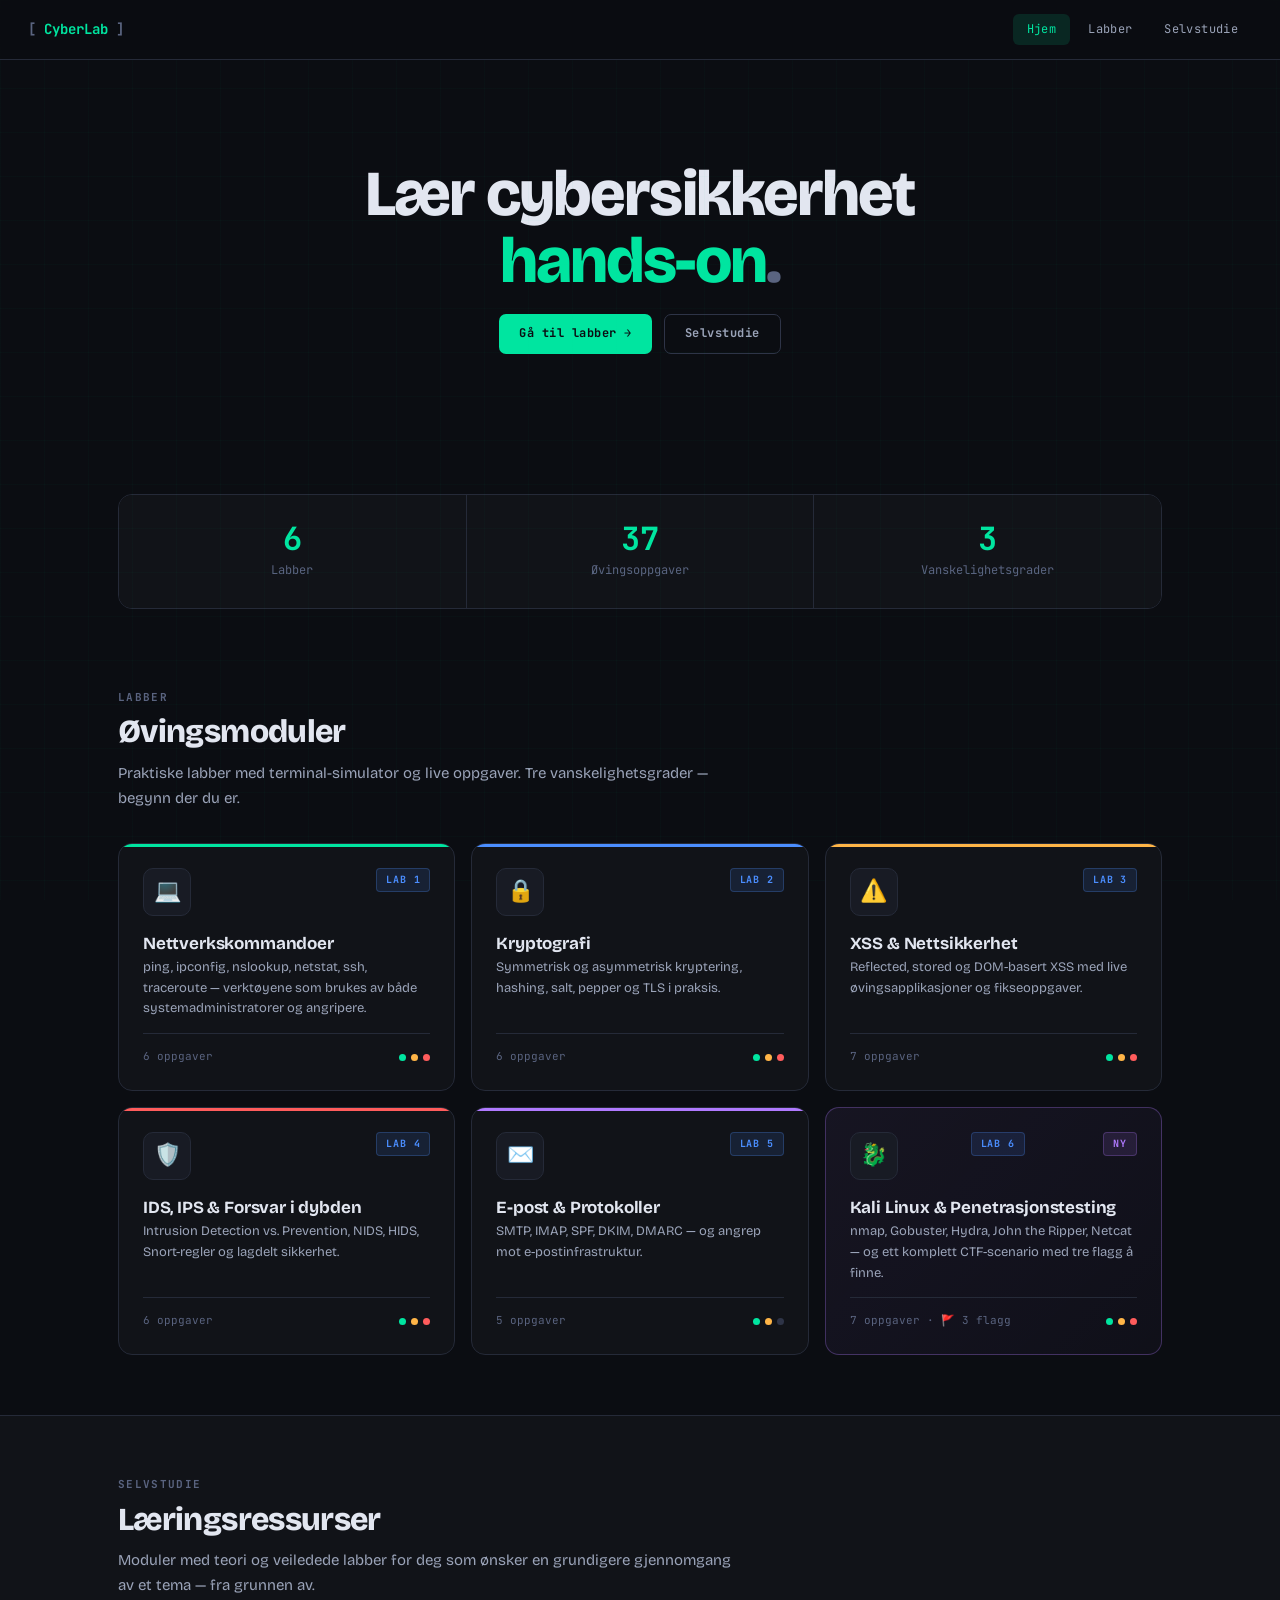
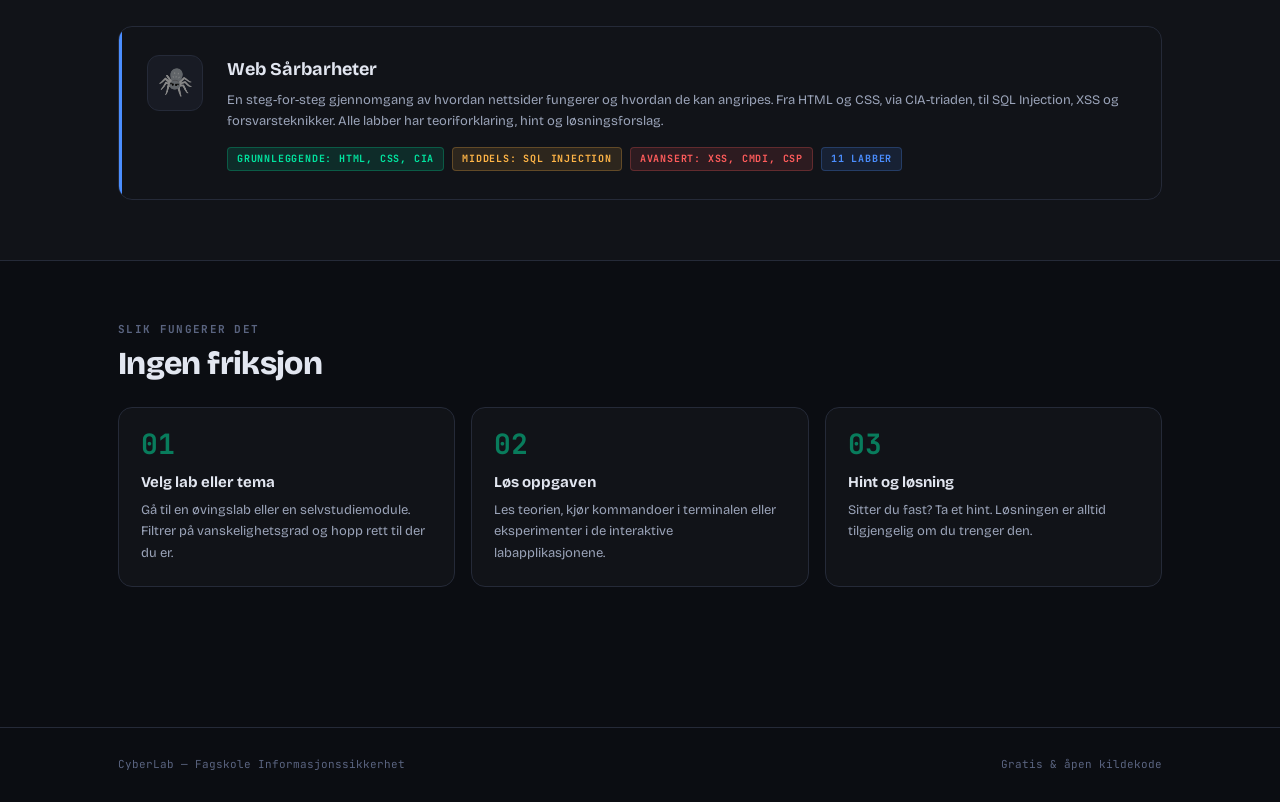
==== commit 02add2b5: "Splitt i Labber og Selvstudie, fjern kostnad, rett opp språk" ====
--- a/index.html
+++ b/index.html
@@ -39,7 +39,16 @@
 .how-num{font-family:var(--mono);font-size:28px;font-weight:700;color:var(--green);opacity:0.5;line-height:1;margin-bottom:12px}
 .how-title{font-size:15px;font-weight:700;margin-bottom:6px}
 .how-desc{font-size:13px;color:var(--text2);line-height:1.65;font-weight:400}
-@media(max-width:640px){.stats-row{flex-direction:column}.stat{border-right:none;border-bottom:1px solid var(--border)}.stat:last-child{border-bottom:none}.how-grid{grid-template-columns:1fr}}
+.selvstudie-section{background:var(--bg2);border-top:1px solid var(--border);border-bottom:1px solid var(--border);padding:60px 0;margin:0}
+.selvstudie-card{background:var(--bg1);border:1px solid var(--border);border-radius:var(--radius-lg);padding:28px;display:flex;gap:24px;align-items:flex-start;text-decoration:none;transition:all .2s;position:relative;overflow:hidden}
+.selvstudie-card::before{content:'';position:absolute;top:0;left:0;bottom:0;width:3px;background:var(--blue)}
+.selvstudie-card:hover{border-color:var(--blue);transform:translateY(-2px);box-shadow:0 8px 32px rgba(0,0,0,0.3)}
+.selvstudie-icon{font-size:28px;width:56px;height:56px;display:flex;align-items:center;justify-content:center;background:var(--bg3);border:1px solid var(--border);border-radius:12px;flex-shrink:0}
+.selvstudie-body{flex:1}
+.selvstudie-title{font-size:18px;font-weight:700;margin-bottom:6px}
+.selvstudie-desc{font-size:13px;color:var(--text2);line-height:1.65;margin-bottom:14px}
+.selvstudie-tags{display:flex;gap:8px;flex-wrap:wrap}
+@media(max-width:640px){.stats-row{flex-direction:column}.stat{border-right:none;border-bottom:1px solid var(--border)}.stat:last-child{border-bottom:none}.how-grid{grid-template-columns:1fr}.selvstudie-card{flex-direction:column}.selvstudie-icon{width:48px;height:48px;font-size:22px}}
 </style>
 </head>
 <body class="page">
@@ -47,7 +56,8 @@
   <div class="nav-logo"><span class="bracket">[</span>CyberLab<span class="bracket">]</span></div>
   <div class="nav-links">
     <a href="index.html" class="nav-link active">Hjem</a>
-    <a href="modules/nettverk.html" class="nav-link">Moduler</a>
+    <a href="#labber" class="nav-link">Labber</a>
+    <a href="#selvstudie" class="nav-link">Selvstudie</a>
   </div>
 </nav>
 
@@ -55,82 +65,97 @@
   <div class="container">
     <h1>Lær cybersikkerhet<br><span class="accent">hands-on</span><span class="dim">.</span></h1>
     <div class="hero-cta">
-      <a href="modules/nettverk.html" class="btn btn-success">Start første modul →</a>
-      <a href="#moduler" class="btn btn-ghost">Se alle moduler</a>
+      <a href="#labber" class="btn btn-success">Gå til labber →</a>
+      <a href="#selvstudie" class="btn btn-ghost">Selvstudie</a>
     </div>
   </div>
 </section>
 
 <div class="container">
   <div class="stats-row">
-    <div class="stat"><div class="stat-num">7</div><div class="stat-label">Moduler</div></div>
-    <div class="stat"><div class="stat-num">56</div><div class="stat-label">Oppgaver</div></div>
-    <div class="stat"><div class="stat-num">3</div><div class="stat-label">Nivåer</div></div>
-    <div class="stat"><div class="stat-num">0 kr</div><div class="stat-label">Kostnad</div></div>
+    <div class="stat"><div class="stat-num">6</div><div class="stat-label">Labber</div></div>
+    <div class="stat"><div class="stat-num">37</div><div class="stat-label">Øvingsoppgaver</div></div>
+    <div class="stat"><div class="stat-num">3</div><div class="stat-label">Vanskelighetsgrader</div></div>
   </div>
 </div>
 
-<section id="moduler" style="padding:20px 0 60px">
+<section id="labber" style="padding:20px 0 60px">
   <div class="container">
-    <div class="section-eyebrow">Moduler</div>
-    <div class="section-title">Velg et tema</div>
-    <p class="section-desc">Hver modul har oppgaver på tre nivåer. Start med lett og jobb deg oppover.</p>
+    <div class="section-eyebrow">Labber</div>
+    <div class="section-title">Øvingsmoduler</div>
+    <p class="section-desc">Praktiske labber med terminal-simulator og live oppgaver. Tre vanskelighetsgrader — begynn der du er.</p>
     <div class="modules-grid">
 
       <a href="modules/nettverk.html" class="module-card green">
-        <div class="module-top"><div class="module-icon">💻</div><span class="badge badge-module">Modul 1</span></div>
-        <div><div class="module-title">Nettverkskommandoer</div><div class="module-desc">ping, ipconfig, nslookup, netstat, ssh, traceroute — verktøyene som brukes av både sysadmins og angripere.</div></div>
+        <div class="module-top"><div class="module-icon">💻</div><span class="badge badge-module">Lab 1</span></div>
+        <div><div class="module-title">Nettverkskommandoer</div><div class="module-desc">ping, ipconfig, nslookup, netstat, ssh, traceroute — verktøyene som brukes av både systemadministratorer og angripere.</div></div>
         <div class="module-footer"><span class="module-tasks">6 oppgaver</span><div class="module-difficulty"><div class="diff-dot on-easy"></div><div class="diff-dot on-medium"></div><div class="diff-dot on-hard"></div></div></div>
       </a>
 
       <a href="modules/kryptografi.html" class="module-card blue">
-        <div class="module-top"><div class="module-icon">🔒</div><span class="badge badge-module">Modul 2</span></div>
+        <div class="module-top"><div class="module-icon">🔒</div><span class="badge badge-module">Lab 2</span></div>
         <div><div class="module-title">Kryptografi</div><div class="module-desc">Symmetrisk og asymmetrisk kryptering, hashing, salt, pepper og TLS i praksis.</div></div>
         <div class="module-footer"><span class="module-tasks">6 oppgaver</span><div class="module-difficulty"><div class="diff-dot on-easy"></div><div class="diff-dot on-medium"></div><div class="diff-dot on-hard"></div></div></div>
       </a>
 
       <a href="modules/xss.html" class="module-card amber">
-        <div class="module-top"><div class="module-icon">⚠️</div><span class="badge badge-module">Modul 3</span></div>
-        <div><div class="module-title">XSS &amp; Websikkerhet</div><div class="module-desc">Reflected, stored og DOM-basert XSS med live øvingslabber og fikseoppgaver.</div></div>
+        <div class="module-top"><div class="module-icon">⚠️</div><span class="badge badge-module">Lab 3</span></div>
+        <div><div class="module-title">XSS &amp; Nettsikkerhet</div><div class="module-desc">Reflected, stored og DOM-basert XSS med live øvingsapplikasjoner og fikseoppgaver.</div></div>
         <div class="module-footer"><span class="module-tasks">7 oppgaver</span><div class="module-difficulty"><div class="diff-dot on-easy"></div><div class="diff-dot on-medium"></div><div class="diff-dot on-hard"></div></div></div>
       </a>
 
       <a href="modules/ids-ips.html" class="module-card red">
-        <div class="module-top"><div class="module-icon">🛡️</div><span class="badge badge-module">Modul 4</span></div>
-        <div><div class="module-title">IDS, IPS &amp; Defense in Depth</div><div class="module-desc">Intrusion Detection vs. Prevention, NIDS, HIDS, Snort og lagdelt sikkerhet.</div></div>
+        <div class="module-top"><div class="module-icon">🛡️</div><span class="badge badge-module">Lab 4</span></div>
+        <div><div class="module-title">IDS, IPS &amp; Forsvar i dybden</div><div class="module-desc">Intrusion Detection vs. Prevention, NIDS, HIDS, Snort-regler og lagdelt sikkerhet.</div></div>
         <div class="module-footer"><span class="module-tasks">6 oppgaver</span><div class="module-difficulty"><div class="diff-dot on-easy"></div><div class="diff-dot on-medium"></div><div class="diff-dot on-hard"></div></div></div>
       </a>
 
       <a href="modules/epost-protokoller.html" class="module-card purple">
-        <div class="module-top"><div class="module-icon">✉️</div><span class="badge badge-module">Modul 5</span></div>
+        <div class="module-top"><div class="module-icon">✉️</div><span class="badge badge-module">Lab 5</span></div>
         <div><div class="module-title">E-post &amp; Protokoller</div><div class="module-desc">SMTP, IMAP, SPF, DKIM, DMARC — og angrep mot e-postinfrastruktur.</div></div>
         <div class="module-footer"><span class="module-tasks">5 oppgaver</span><div class="module-difficulty"><div class="diff-dot on-easy"></div><div class="diff-dot on-medium"></div><div class="diff-dot"></div></div></div>
       </a>
 
       <a href="modules/kali.html" class="module-card" style="border-color:rgba(176,122,255,.3);background:linear-gradient(135deg,rgba(176,122,255,.07),rgba(176,122,255,.03))">
-        <div class="module-top"><div class="module-icon">🐉</div><span class="badge badge-module">Modul 6</span><span class="badge badge-new" style="margin-left:6px">Ny</span></div>
-        <div><div class="module-title">Kali Linux &amp; Pentesting</div><div class="module-desc">nmap, Gobuster, Hydra, John the Ripper, Netcat — og ett komplett CTF-scenario med 3 flagg å finne.</div></div>
+        <div class="module-top"><div class="module-icon">🐉</div><span class="badge badge-module">Lab 6</span><span class="badge badge-new" style="margin-left:6px">Ny</span></div>
+        <div><div class="module-title">Kali Linux &amp; Penetrasjonstesting</div><div class="module-desc">nmap, Gobuster, Hydra, John the Ripper, Netcat — og ett komplett CTF-scenario med tre flagg å finne.</div></div>
         <div class="module-footer"><span class="module-tasks">7 oppgaver · 🚩 3 flagg</span><div class="module-difficulty"><div class="diff-dot on-easy"></div><div class="diff-dot on-medium"></div><div class="diff-dot on-hard"></div></div></div>
-      </a>
-
-      <a href="modules/web-sårbarheter.html" class="module-card blue">
-        <div class="module-top"><div class="module-icon">🕷️</div><span class="badge badge-module">Modul 7</span><span class="badge badge-new" style="margin-left:6px">Selvstudie</span></div>
-        <div><div class="module-title">Web Sårbarheter</div><div class="module-desc">HTML/CSS grunnlag, CIA-triaden, SQL Injection, XSS og CSP — med ekte sårbare apper du kan angripe.</div></div>
-        <div class="module-footer"><span class="module-tasks">11 oppgaver</span><div class="module-difficulty"><div class="diff-dot on-easy"></div><div class="diff-dot on-medium"></div><div class="diff-dot on-hard"></div></div></div>
       </a>
 
     </div>
   </div>
 </section>
 
-<section style="padding:20px 0 60px">
+<section id="selvstudie" class="selvstudie-section">
+  <div class="container">
+    <div class="section-eyebrow">Selvstudie</div>
+    <div class="section-title">Læringsressurser</div>
+    <p class="section-desc" style="margin-bottom:28px">Moduler med teori og veiledede labber for deg som ønsker en grundigere gjennomgang av et tema — fra grunnen av.</p>
+
+    <a href="modules/web-sårbarheter.html" class="selvstudie-card">
+      <div class="selvstudie-icon">🕷️</div>
+      <div class="selvstudie-body">
+        <div class="selvstudie-title">Web Sårbarheter</div>
+        <div class="selvstudie-desc">En steg-for-steg gjennomgang av hvordan nettsider fungerer og hvordan de kan angripes. Fra HTML og CSS, via CIA-triaden, til SQL Injection, XSS og forsvarsteknikker. Alle labber har teoriforklaring, hint og løsningsforslag.</div>
+        <div class="selvstudie-tags">
+          <span class="badge badge-easy">Grunnleggende: HTML, CSS, CIA</span>
+          <span class="badge badge-medium">Middels: SQL Injection</span>
+          <span class="badge badge-hard">Avansert: XSS, CMDi, CSP</span>
+          <span class="badge badge-module">11 labber</span>
+        </div>
+      </div>
+    </a>
+  </div>
+</section>
+
+<section style="padding:60px 0">
   <div class="container">
     <div class="section-eyebrow">Slik fungerer det</div>
     <div class="section-title">Ingen friksjon</div>
     <div class="how-grid">
-      <div class="how-item"><div class="how-num">01</div><div class="how-title">Velg modul og nivå</div><div class="how-desc">Filtrer på lett, middels eller hard. Hopp rett til det som passer der du er.</div></div>
-      <div class="how-item"><div class="how-num">02</div><div class="how-title">Løs oppgaven</div><div class="how-desc">Les teorien, kjør kommandoer i terminalen eller eksperimenter i live-labene.</div></div>
-      <div class="how-item"><div class="how-num">03</div><div class="how-title">Hint og løsning</div><div class="how-desc">Sitter du fast? Ta et hint. Løsningen er alltid der om du trenger den.</div></div>
+      <div class="how-item"><div class="how-num">01</div><div class="how-title">Velg lab eller tema</div><div class="how-desc">Gå til en øvingslab eller en selvstudiemodule. Filtrer på vanskelighetsgrad og hopp rett til der du er.</div></div>
+      <div class="how-item"><div class="how-num">02</div><div class="how-title">Løs oppgaven</div><div class="how-desc">Les teorien, kjør kommandoer i terminalen eller eksperimenter i de interaktive labapplikasjonene.</div></div>
+      <div class="how-item"><div class="how-num">03</div><div class="how-title">Hint og løsning</div><div class="how-desc">Sitter du fast? Ta et hint. Løsningen er alltid tilgjengelig om du trenger den.</div></div>
     </div>
   </div>
 </section>
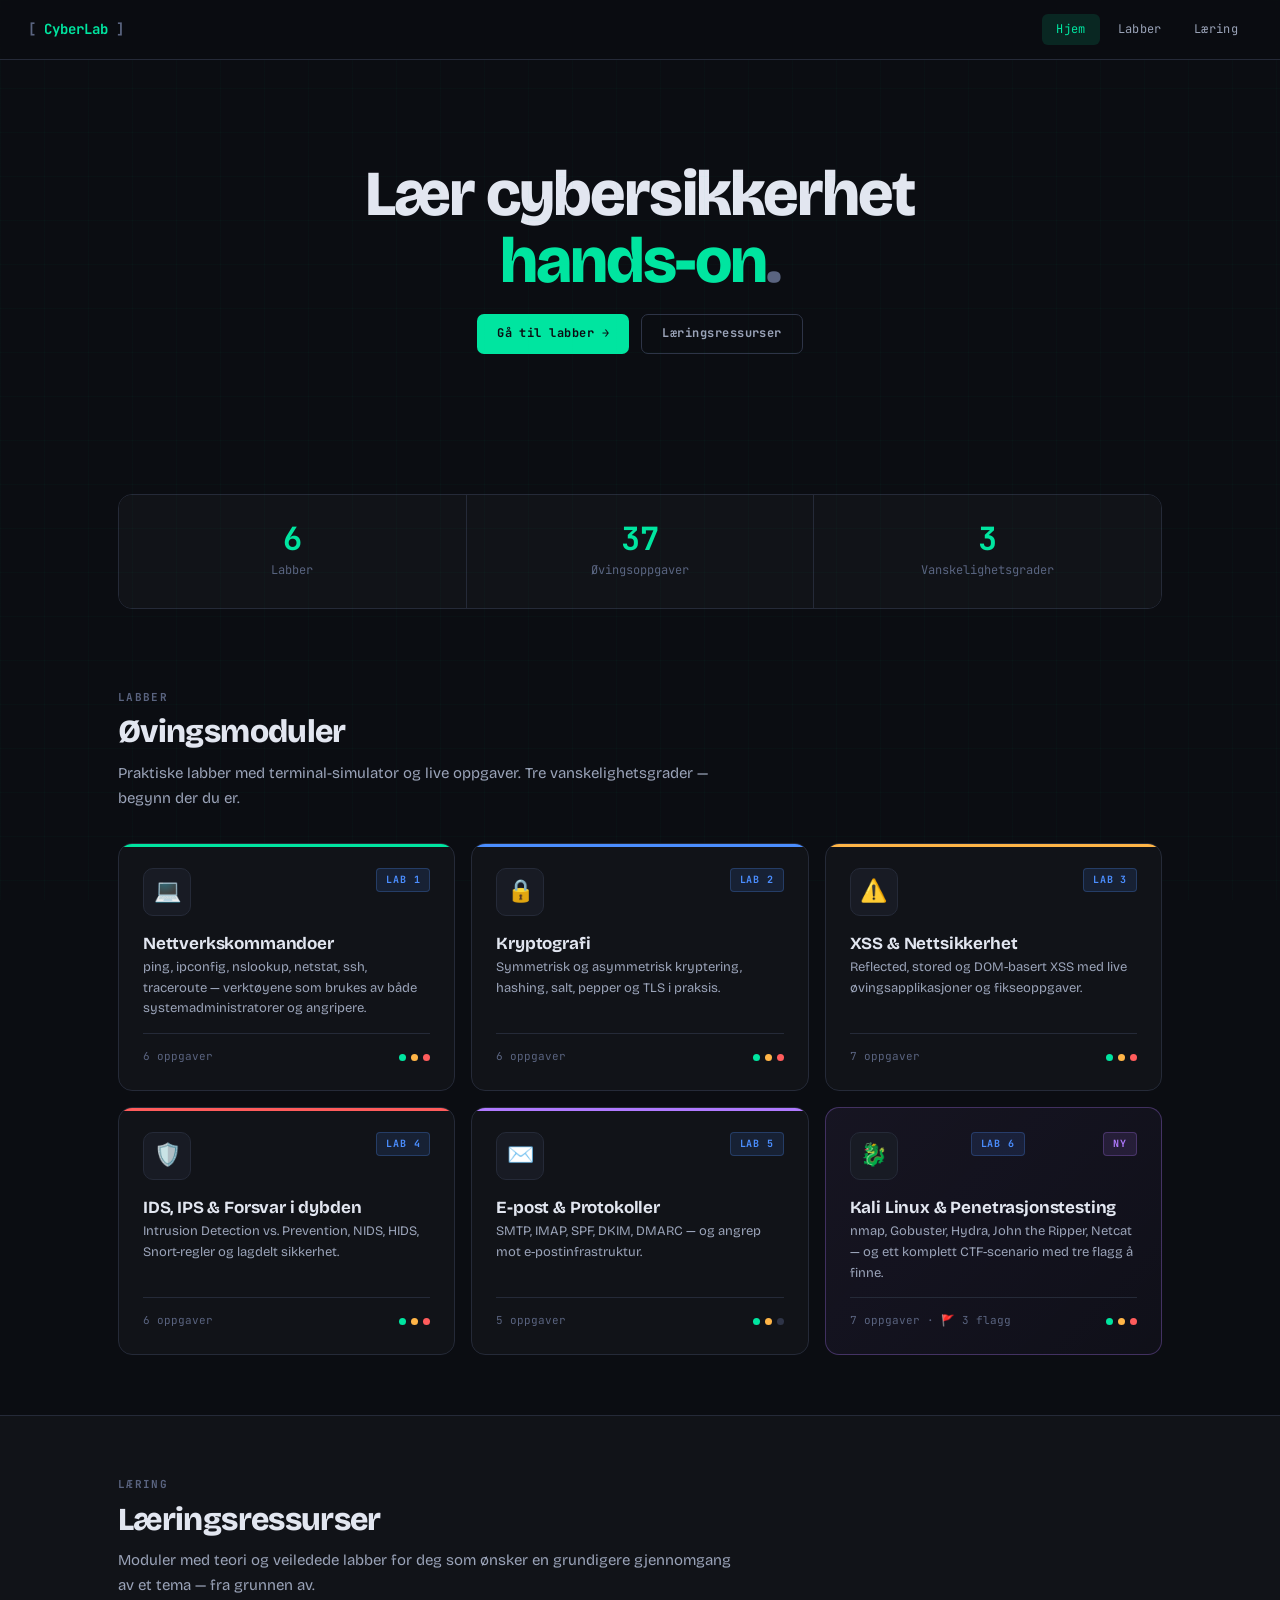
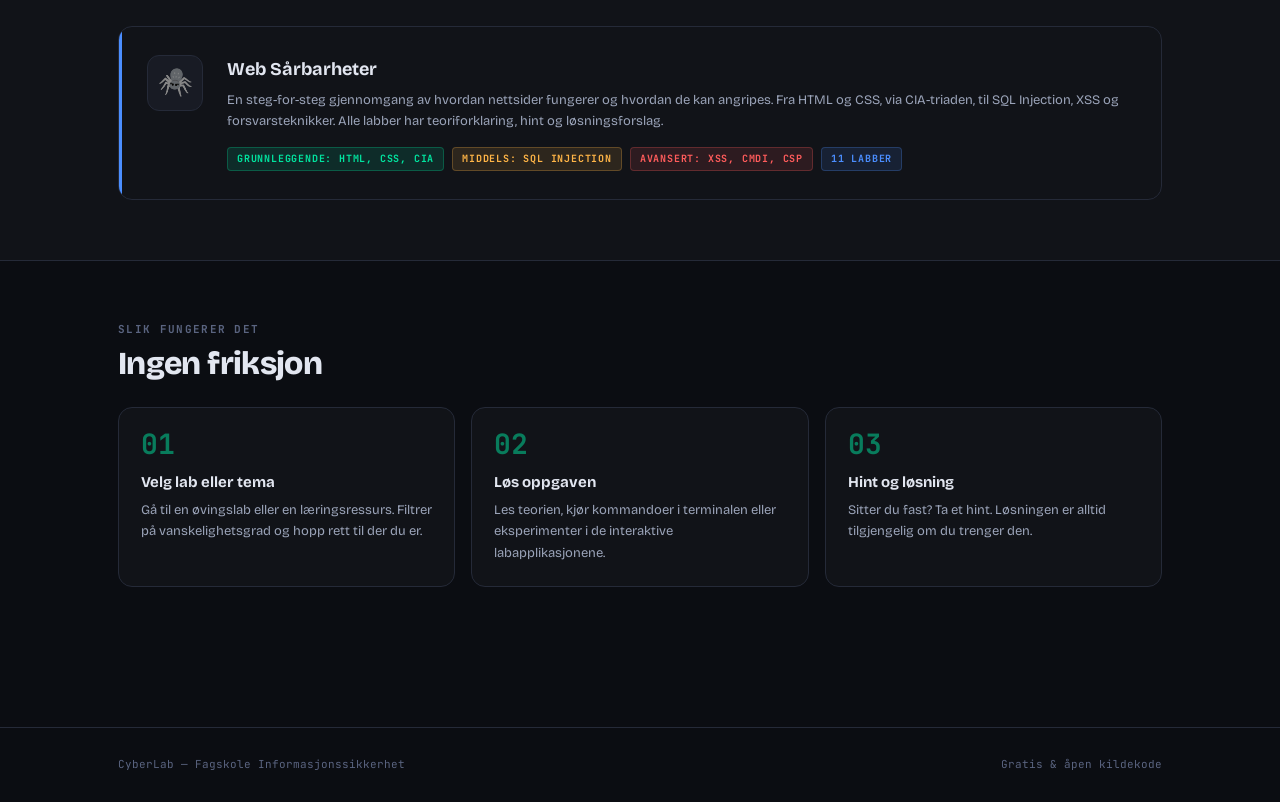
==== commit e638b488: "Nav: Selvstudie → Læring, seksjon beholder Læringsressurser" ====
--- a/index.html
+++ b/index.html
@@ -39,16 +39,16 @@
 .how-num{font-family:var(--mono);font-size:28px;font-weight:700;color:var(--green);opacity:0.5;line-height:1;margin-bottom:12px}
 .how-title{font-size:15px;font-weight:700;margin-bottom:6px}
 .how-desc{font-size:13px;color:var(--text2);line-height:1.65;font-weight:400}
-.selvstudie-section{background:var(--bg2);border-top:1px solid var(--border);border-bottom:1px solid var(--border);padding:60px 0;margin:0}
-.selvstudie-card{background:var(--bg1);border:1px solid var(--border);border-radius:var(--radius-lg);padding:28px;display:flex;gap:24px;align-items:flex-start;text-decoration:none;transition:all .2s;position:relative;overflow:hidden}
-.selvstudie-card::before{content:'';position:absolute;top:0;left:0;bottom:0;width:3px;background:var(--blue)}
-.selvstudie-card:hover{border-color:var(--blue);transform:translateY(-2px);box-shadow:0 8px 32px rgba(0,0,0,0.3)}
-.selvstudie-icon{font-size:28px;width:56px;height:56px;display:flex;align-items:center;justify-content:center;background:var(--bg3);border:1px solid var(--border);border-radius:12px;flex-shrink:0}
-.selvstudie-body{flex:1}
-.selvstudie-title{font-size:18px;font-weight:700;margin-bottom:6px}
-.selvstudie-desc{font-size:13px;color:var(--text2);line-height:1.65;margin-bottom:14px}
-.selvstudie-tags{display:flex;gap:8px;flex-wrap:wrap}
-@media(max-width:640px){.stats-row{flex-direction:column}.stat{border-right:none;border-bottom:1px solid var(--border)}.stat:last-child{border-bottom:none}.how-grid{grid-template-columns:1fr}.selvstudie-card{flex-direction:column}.selvstudie-icon{width:48px;height:48px;font-size:22px}}
+.laering-section{background:var(--bg2);border-top:1px solid var(--border);border-bottom:1px solid var(--border);padding:60px 0;margin:0}
+.laering-card{background:var(--bg1);border:1px solid var(--border);border-radius:var(--radius-lg);padding:28px;display:flex;gap:24px;align-items:flex-start;text-decoration:none;transition:all .2s;position:relative;overflow:hidden}
+.laering-card::before{content:'';position:absolute;top:0;left:0;bottom:0;width:3px;background:var(--blue)}
+.laering-card:hover{border-color:var(--blue);transform:translateY(-2px);box-shadow:0 8px 32px rgba(0,0,0,0.3)}
+.laering-icon{font-size:28px;width:56px;height:56px;display:flex;align-items:center;justify-content:center;background:var(--bg3);border:1px solid var(--border);border-radius:12px;flex-shrink:0}
+.laering-body{flex:1}
+.laering-title{font-size:18px;font-weight:700;margin-bottom:6px}
+.laering-desc{font-size:13px;color:var(--text2);line-height:1.65;margin-bottom:14px}
+.laering-tags{display:flex;gap:8px;flex-wrap:wrap}
+@media(max-width:640px){.stats-row{flex-direction:column}.stat{border-right:none;border-bottom:1px solid var(--border)}.stat:last-child{border-bottom:none}.how-grid{grid-template-columns:1fr}.laering-card{flex-direction:column}.laering-icon{width:48px;height:48px;font-size:22px}}
 </style>
 </head>
 <body class="page">
@@ -57,7 +57,7 @@
   <div class="nav-links">
     <a href="index.html" class="nav-link active">Hjem</a>
     <a href="#labber" class="nav-link">Labber</a>
-    <a href="#selvstudie" class="nav-link">Selvstudie</a>
+    <a href="#laering" class="nav-link">Læring</a>
   </div>
 </nav>
 
@@ -66,7 +66,7 @@
     <h1>Lær cybersikkerhet<br><span class="accent">hands-on</span><span class="dim">.</span></h1>
     <div class="hero-cta">
       <a href="#labber" class="btn btn-success">Gå til labber →</a>
-      <a href="#selvstudie" class="btn btn-ghost">Selvstudie</a>
+      <a href="#laering" class="btn btn-ghost">Læringsressurser</a>
     </div>
   </div>
 </section>
@@ -126,18 +126,18 @@
   </div>
 </section>
 
-<section id="selvstudie" class="selvstudie-section">
+<section id="laering" class="laering-section">
   <div class="container">
-    <div class="section-eyebrow">Selvstudie</div>
+    <div class="section-eyebrow">Læring</div>
     <div class="section-title">Læringsressurser</div>
     <p class="section-desc" style="margin-bottom:28px">Moduler med teori og veiledede labber for deg som ønsker en grundigere gjennomgang av et tema — fra grunnen av.</p>
 
-    <a href="modules/web-sårbarheter.html" class="selvstudie-card">
-      <div class="selvstudie-icon">🕷️</div>
-      <div class="selvstudie-body">
-        <div class="selvstudie-title">Web Sårbarheter</div>
-        <div class="selvstudie-desc">En steg-for-steg gjennomgang av hvordan nettsider fungerer og hvordan de kan angripes. Fra HTML og CSS, via CIA-triaden, til SQL Injection, XSS og forsvarsteknikker. Alle labber har teoriforklaring, hint og løsningsforslag.</div>
-        <div class="selvstudie-tags">
+    <a href="modules/web-sårbarheter.html" class="laering-card">
+      <div class="laering-icon">🕷️</div>
+      <div class="laering-body">
+        <div class="laering-title">Web Sårbarheter</div>
+        <div class="laering-desc">En steg-for-steg gjennomgang av hvordan nettsider fungerer og hvordan de kan angripes. Fra HTML og CSS, via CIA-triaden, til SQL Injection, XSS og forsvarsteknikker. Alle labber har teoriforklaring, hint og løsningsforslag.</div>
+        <div class="laering-tags">
           <span class="badge badge-easy">Grunnleggende: HTML, CSS, CIA</span>
           <span class="badge badge-medium">Middels: SQL Injection</span>
           <span class="badge badge-hard">Avansert: XSS, CMDi, CSP</span>
@@ -153,7 +153,7 @@
     <div class="section-eyebrow">Slik fungerer det</div>
     <div class="section-title">Ingen friksjon</div>
     <div class="how-grid">
-      <div class="how-item"><div class="how-num">01</div><div class="how-title">Velg lab eller tema</div><div class="how-desc">Gå til en øvingslab eller en selvstudiemodule. Filtrer på vanskelighetsgrad og hopp rett til der du er.</div></div>
+      <div class="how-item"><div class="how-num">01</div><div class="how-title">Velg lab eller tema</div><div class="how-desc">Gå til en øvingslab eller en læringsressurs. Filtrer på vanskelighetsgrad og hopp rett til der du er.</div></div>
       <div class="how-item"><div class="how-num">02</div><div class="how-title">Løs oppgaven</div><div class="how-desc">Les teorien, kjør kommandoer i terminalen eller eksperimenter i de interaktive labapplikasjonene.</div></div>
       <div class="how-item"><div class="how-num">03</div><div class="how-title">Hint og løsning</div><div class="how-desc">Sitter du fast? Ta et hint. Løsningen er alltid tilgjengelig om du trenger den.</div></div>
     </div>
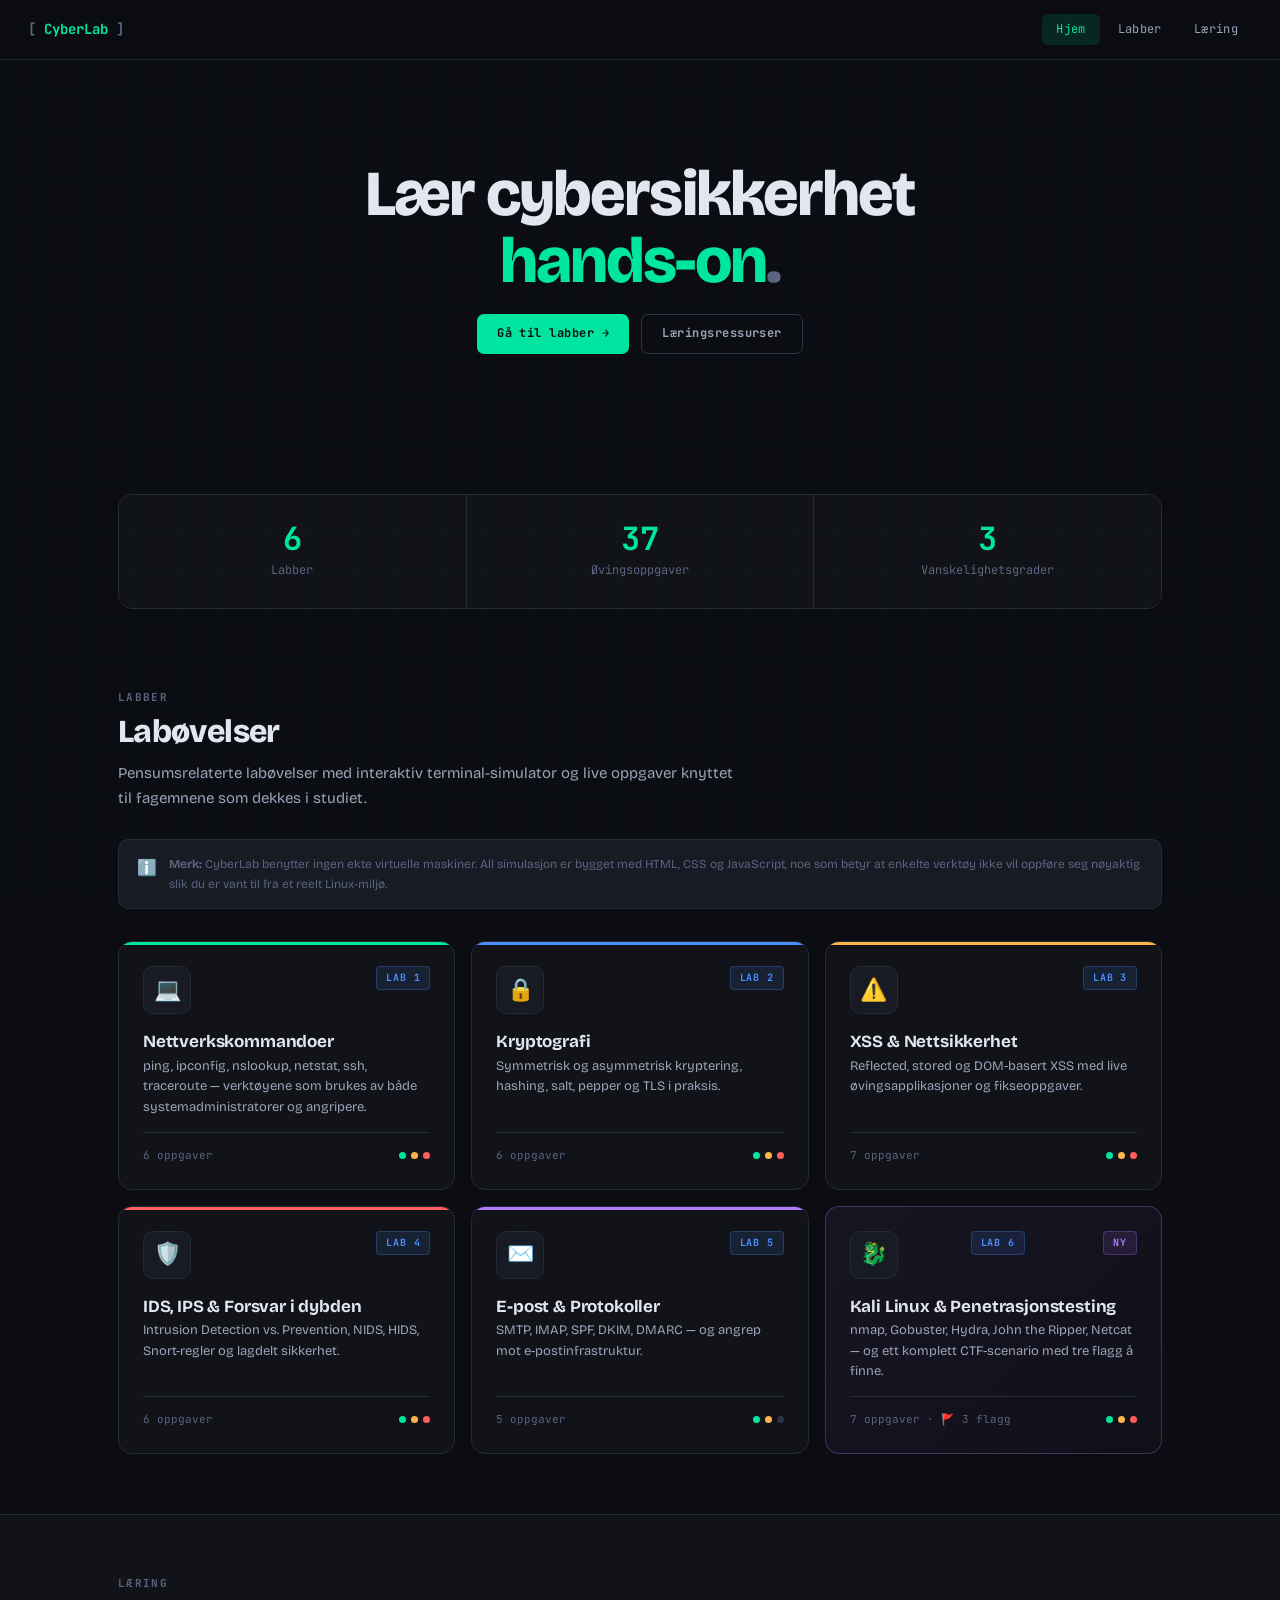
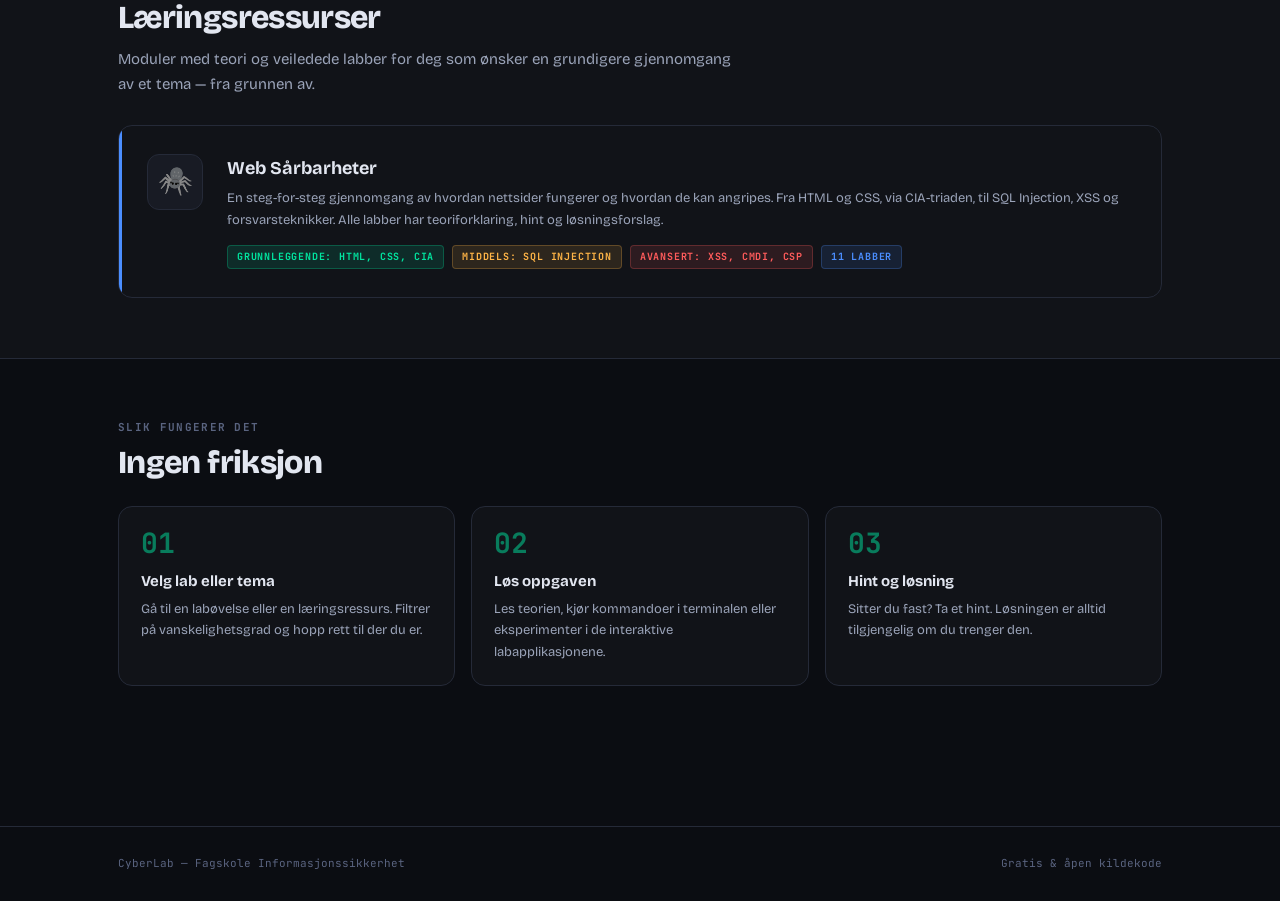
==== commit 6079e32f: "Labøvelser-tittel, oppdatert beskrivelse og disclaimer om simulert miljø" ====
--- a/index.html
+++ b/index.html
@@ -48,6 +48,9 @@
 .laering-title{font-size:18px;font-weight:700;margin-bottom:6px}
 .laering-desc{font-size:13px;color:var(--text2);line-height:1.65;margin-bottom:14px}
 .laering-tags{display:flex;gap:8px;flex-wrap:wrap}
+.disclaimer{display:flex;align-items:flex-start;gap:12px;background:var(--bg3);border:1px solid var(--border);border-radius:10px;padding:14px 18px;margin-top:28px}
+.disclaimer-icon{font-size:16px;flex-shrink:0;margin-top:1px}
+.disclaimer-text{font-size:12px;color:var(--text3);line-height:1.7}
 @media(max-width:640px){.stats-row{flex-direction:column}.stat{border-right:none;border-bottom:1px solid var(--border)}.stat:last-child{border-bottom:none}.how-grid{grid-template-columns:1fr}.laering-card{flex-direction:column}.laering-icon{width:48px;height:48px;font-size:22px}}
 </style>
 </head>
@@ -82,8 +85,14 @@
 <section id="labber" style="padding:20px 0 60px">
   <div class="container">
     <div class="section-eyebrow">Labber</div>
-    <div class="section-title">Øvingsmoduler</div>
-    <p class="section-desc">Praktiske labber med terminal-simulator og live oppgaver. Tre vanskelighetsgrader — begynn der du er.</p>
+    <div class="section-title">Labøvelser</div>
+    <p class="section-desc">Pensumsrelaterte labøvelser med interaktiv terminal-simulator og live oppgaver knyttet til fagemnene som dekkes i studiet.</p>
+
+    <div class="disclaimer">
+      <span class="disclaimer-icon">ℹ️</span>
+      <span class="disclaimer-text"><strong>Merk:</strong> CyberLab benytter ingen ekte virtuelle maskiner. All simulasjon er bygget med HTML, CSS og JavaScript, noe som betyr at enkelte verktøy ikke vil oppføre seg nøyaktig slik du er vant til fra et reelt Linux-miljø.</span>
+    </div>
+
     <div class="modules-grid">
 
       <a href="modules/nettverk.html" class="module-card green">
@@ -153,7 +162,7 @@
     <div class="section-eyebrow">Slik fungerer det</div>
     <div class="section-title">Ingen friksjon</div>
     <div class="how-grid">
-      <div class="how-item"><div class="how-num">01</div><div class="how-title">Velg lab eller tema</div><div class="how-desc">Gå til en øvingslab eller en læringsressurs. Filtrer på vanskelighetsgrad og hopp rett til der du er.</div></div>
+      <div class="how-item"><div class="how-num">01</div><div class="how-title">Velg lab eller tema</div><div class="how-desc">Gå til en labøvelse eller en læringsressurs. Filtrer på vanskelighetsgrad og hopp rett til der du er.</div></div>
       <div class="how-item"><div class="how-num">02</div><div class="how-title">Løs oppgaven</div><div class="how-desc">Les teorien, kjør kommandoer i terminalen eller eksperimenter i de interaktive labapplikasjonene.</div></div>
       <div class="how-item"><div class="how-num">03</div><div class="how-title">Hint og løsning</div><div class="how-desc">Sitter du fast? Ta et hint. Løsningen er alltid tilgjengelig om du trenger den.</div></div>
     </div>
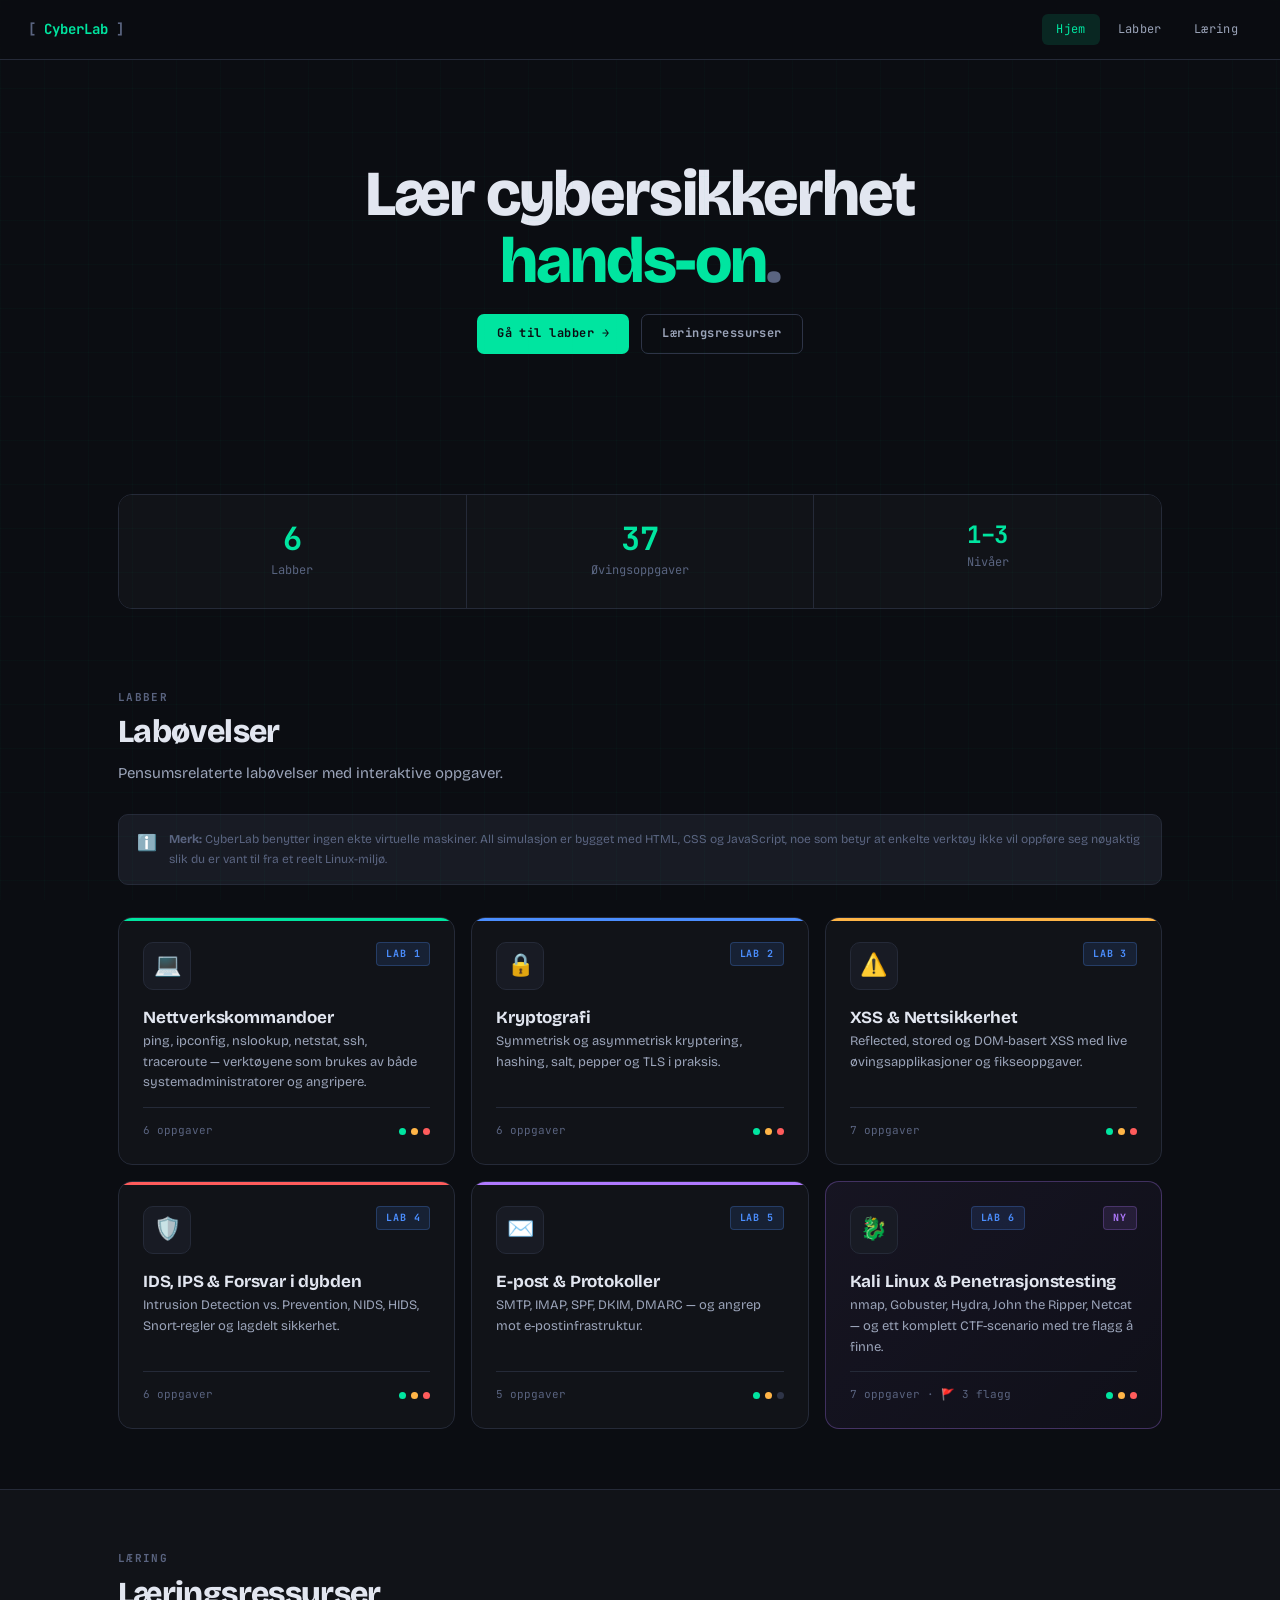
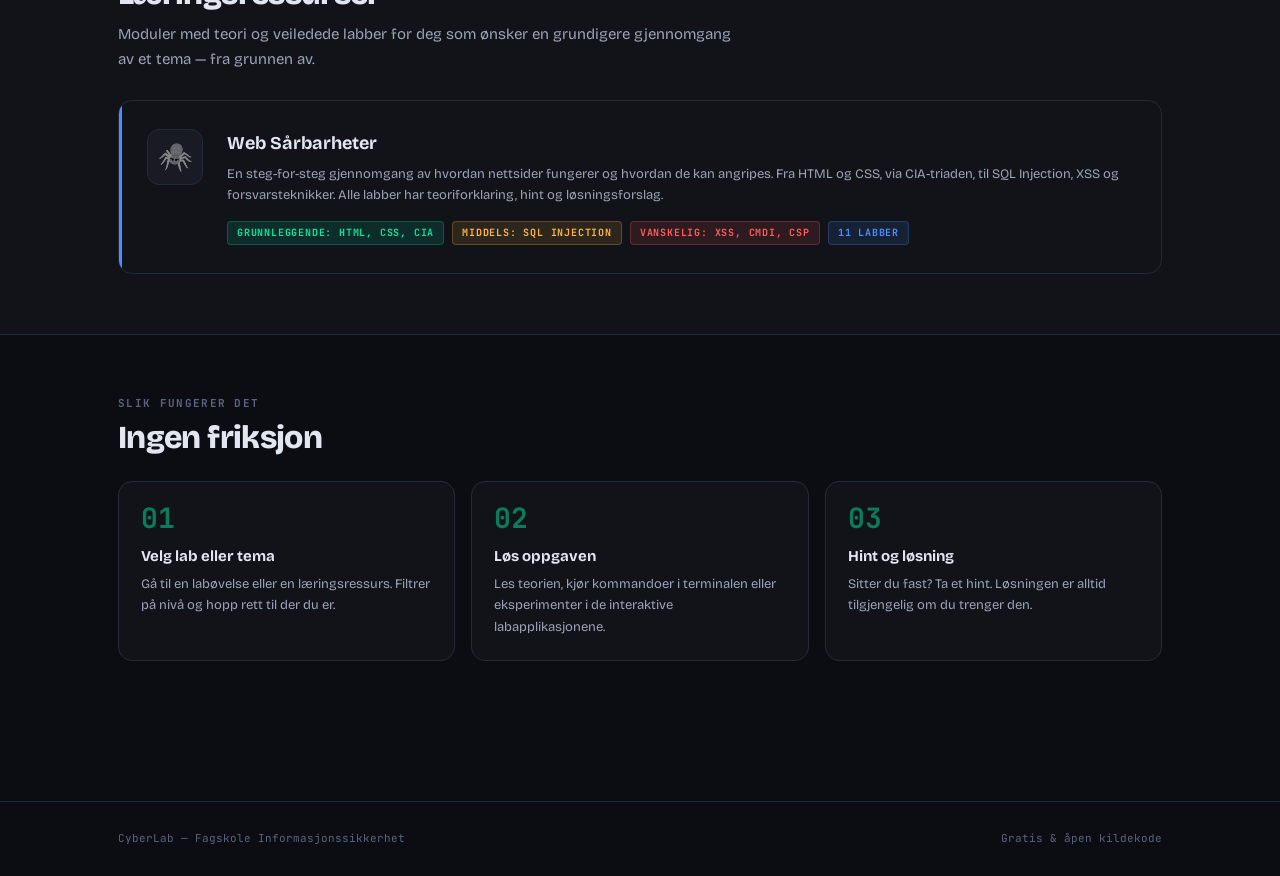
==== commit 943d07aa: "Stat: Nivåer 1–3, beskrivelse forkortet, Hard → Vanskelig" ====
--- a/index.html
+++ b/index.html
@@ -78,7 +78,7 @@
   <div class="stats-row">
     <div class="stat"><div class="stat-num">6</div><div class="stat-label">Labber</div></div>
     <div class="stat"><div class="stat-num">37</div><div class="stat-label">Øvingsoppgaver</div></div>
-    <div class="stat"><div class="stat-num">3</div><div class="stat-label">Vanskelighetsgrader</div></div>
+    <div class="stat"><div class="stat-num" style="font-size:24px;letter-spacing:-0.02em">1–3</div><div class="stat-label">Nivåer</div></div>
   </div>
 </div>
 
@@ -86,7 +86,7 @@
   <div class="container">
     <div class="section-eyebrow">Labber</div>
     <div class="section-title">Labøvelser</div>
-    <p class="section-desc">Pensumsrelaterte labøvelser med interaktiv terminal-simulator og live oppgaver knyttet til fagemnene som dekkes i studiet.</p>
+    <p class="section-desc">Pensumsrelaterte labøvelser med interaktive oppgaver.</p>
 
     <div class="disclaimer">
       <span class="disclaimer-icon">ℹ️</span>
@@ -149,7 +149,7 @@
         <div class="laering-tags">
           <span class="badge badge-easy">Grunnleggende: HTML, CSS, CIA</span>
           <span class="badge badge-medium">Middels: SQL Injection</span>
-          <span class="badge badge-hard">Avansert: XSS, CMDi, CSP</span>
+          <span class="badge badge-hard">Vanskelig: XSS, CMDi, CSP</span>
           <span class="badge badge-module">11 labber</span>
         </div>
       </div>
@@ -162,7 +162,7 @@
     <div class="section-eyebrow">Slik fungerer det</div>
     <div class="section-title">Ingen friksjon</div>
     <div class="how-grid">
-      <div class="how-item"><div class="how-num">01</div><div class="how-title">Velg lab eller tema</div><div class="how-desc">Gå til en labøvelse eller en læringsressurs. Filtrer på vanskelighetsgrad og hopp rett til der du er.</div></div>
+      <div class="how-item"><div class="how-num">01</div><div class="how-title">Velg lab eller tema</div><div class="how-desc">Gå til en labøvelse eller en læringsressurs. Filtrer på nivå og hopp rett til der du er.</div></div>
       <div class="how-item"><div class="how-num">02</div><div class="how-title">Løs oppgaven</div><div class="how-desc">Les teorien, kjør kommandoer i terminalen eller eksperimenter i de interaktive labapplikasjonene.</div></div>
       <div class="how-item"><div class="how-num">03</div><div class="how-title">Hint og løsning</div><div class="how-desc">Sitter du fast? Ta et hint. Løsningen er alltid tilgjengelig om du trenger den.</div></div>
     </div>
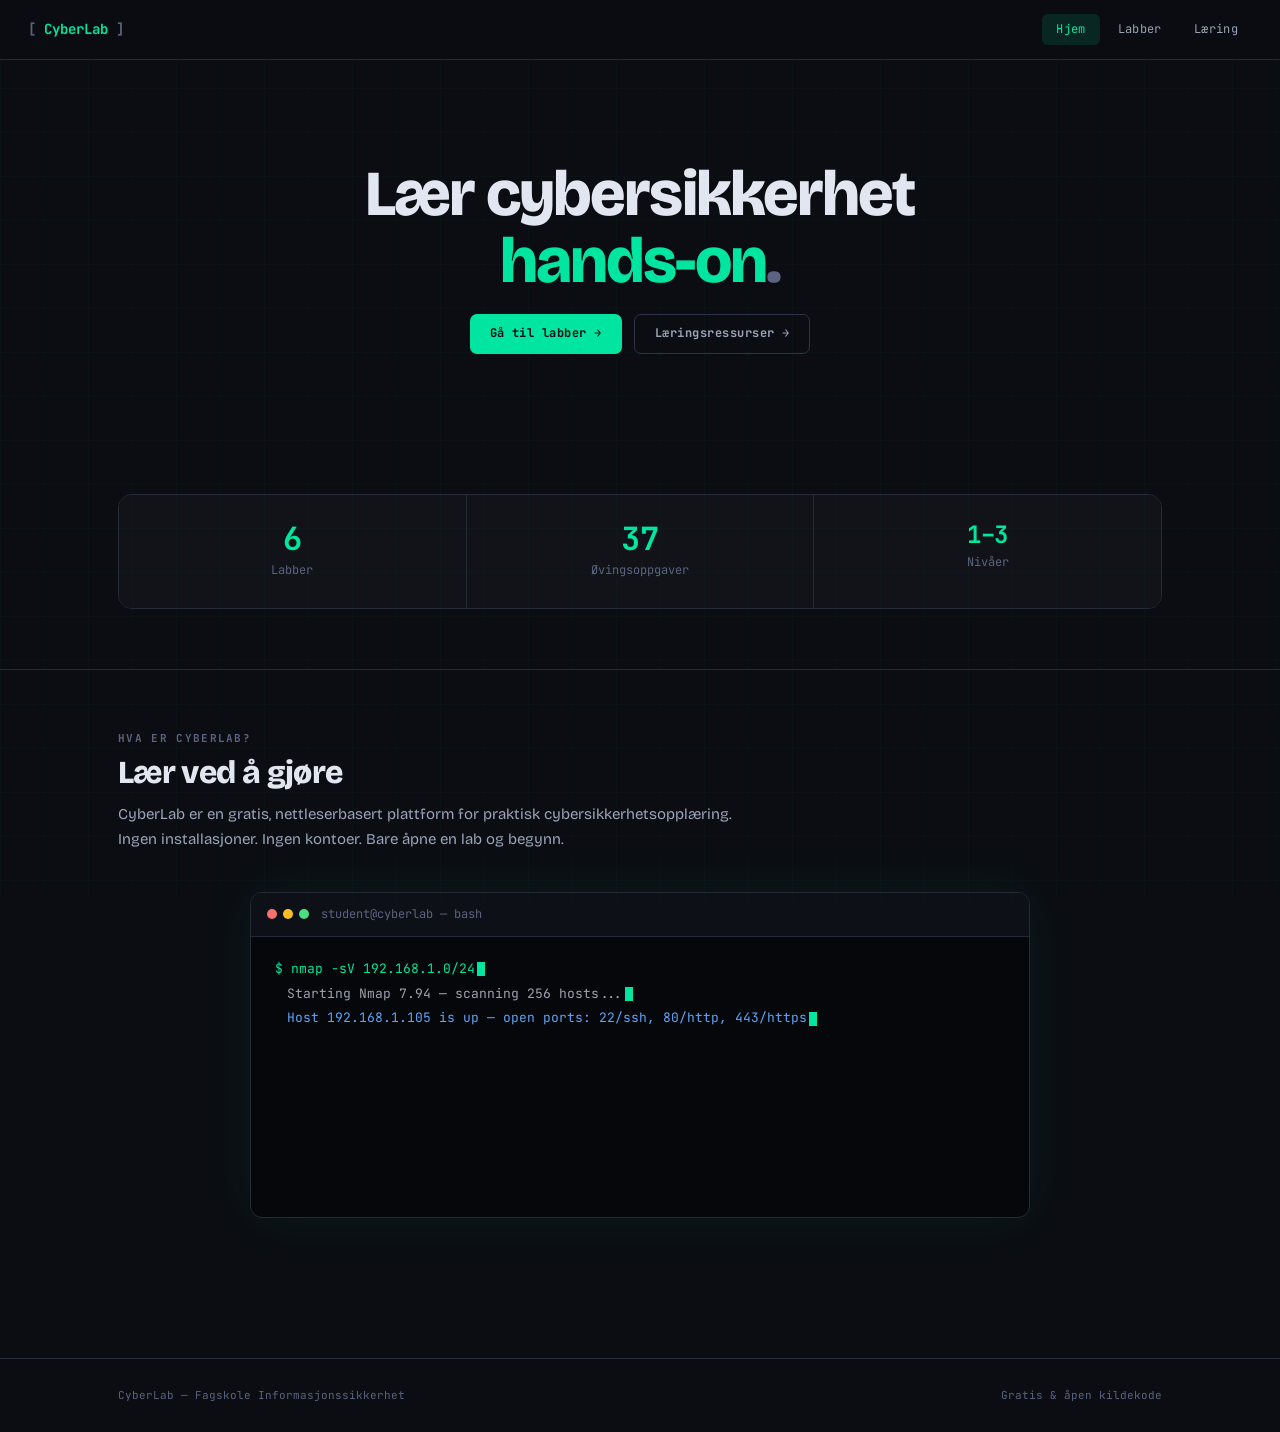
==== commit e05db90b: "Oppdater index: lenker til labber.html/laering.html, pil på begge knapper, hacker-animasjon" ====
--- a/index.html
+++ b/index.html
@@ -18,40 +18,25 @@
 .stat:last-child{border-right:none}
 .stat-num{font-family:var(--mono);font-size:32px;font-weight:700;color:var(--green);line-height:1}
 .stat-label{font-size:12px;color:var(--text3);margin-top:6px;font-family:var(--mono)}
-.modules-grid{display:grid;grid-template-columns:repeat(auto-fill,minmax(300px,1fr));gap:16px;margin-top:32px}
-.module-card{background:var(--bg2);border:1px solid var(--border);border-radius:var(--radius-lg);padding:24px;display:flex;flex-direction:column;gap:14px;transition:all 0.2s;position:relative;overflow:hidden;text-decoration:none}
-.module-card::before{content:'';position:absolute;top:0;left:0;right:0;height:3px}
-.module-card.green::before{background:var(--green)}.module-card.blue::before{background:var(--blue)}
-.module-card.amber::before{background:var(--amber)}.module-card.red::before{background:var(--red)}
-.module-card.purple::before{background:var(--purple)}
-.module-card:hover{border-color:var(--border2);transform:translateY(-2px);box-shadow:0 8px 32px rgba(0,0,0,0.3)}
-.module-icon{font-size:22px;width:48px;height:48px;display:flex;align-items:center;justify-content:center;background:var(--bg3);border:1px solid var(--border);border-radius:10px}
-.module-top{display:flex;align-items:flex-start;justify-content:space-between;gap:10px}
-.module-title{font-size:17px;font-weight:700;letter-spacing:-0.01em}
-.module-desc{font-size:13px;color:var(--text2);line-height:1.6;font-weight:400}
-.module-footer{display:flex;align-items:center;justify-content:space-between;margin-top:auto;padding-top:14px;border-top:1px solid var(--border)}
-.module-tasks{font-family:var(--mono);font-size:11px;color:var(--text3)}
-.module-difficulty{display:flex;gap:5px}
-.diff-dot{width:7px;height:7px;border-radius:50%;background:var(--border2)}
-.diff-dot.on-easy{background:var(--green)}.diff-dot.on-medium{background:var(--amber)}.diff-dot.on-hard{background:var(--red)}
-.how-grid{display:grid;grid-template-columns:repeat(3,1fr);gap:16px;margin-top:24px}
-.how-item{background:var(--bg2);border:1px solid var(--border);border-radius:var(--radius-lg);padding:22px}
-.how-num{font-family:var(--mono);font-size:28px;font-weight:700;color:var(--green);opacity:0.5;line-height:1;margin-bottom:12px}
-.how-title{font-size:15px;font-weight:700;margin-bottom:6px}
-.how-desc{font-size:13px;color:var(--text2);line-height:1.65;font-weight:400}
-.laering-section{background:var(--bg2);border-top:1px solid var(--border);border-bottom:1px solid var(--border);padding:60px 0;margin:0}
-.laering-card{background:var(--bg1);border:1px solid var(--border);border-radius:var(--radius-lg);padding:28px;display:flex;gap:24px;align-items:flex-start;text-decoration:none;transition:all .2s;position:relative;overflow:hidden}
-.laering-card::before{content:'';position:absolute;top:0;left:0;bottom:0;width:3px;background:var(--blue)}
-.laering-card:hover{border-color:var(--blue);transform:translateY(-2px);box-shadow:0 8px 32px rgba(0,0,0,0.3)}
-.laering-icon{font-size:28px;width:56px;height:56px;display:flex;align-items:center;justify-content:center;background:var(--bg3);border:1px solid var(--border);border-radius:12px;flex-shrink:0}
-.laering-body{flex:1}
-.laering-title{font-size:18px;font-weight:700;margin-bottom:6px}
-.laering-desc{font-size:13px;color:var(--text2);line-height:1.65;margin-bottom:14px}
-.laering-tags{display:flex;gap:8px;flex-wrap:wrap}
-.disclaimer{display:flex;align-items:flex-start;gap:12px;background:var(--bg3);border:1px solid var(--border);border-radius:10px;padding:14px 18px;margin-top:28px}
-.disclaimer-icon{font-size:16px;flex-shrink:0;margin-top:1px}
-.disclaimer-text{font-size:12px;color:var(--text3);line-height:1.7}
-@media(max-width:640px){.stats-row{flex-direction:column}.stat{border-right:none;border-bottom:1px solid var(--border)}.stat:last-child{border-bottom:none}.how-grid{grid-template-columns:1fr}.laering-card{flex-direction:column}.laering-icon{width:48px;height:48px;font-size:22px}}
+
+/* Hacker terminal animation */
+.hacker-section{padding:60px 0;border-top:1px solid var(--border)}
+.hacker-terminal{background:#05070a;border:1px solid var(--border);border-radius:12px;overflow:hidden;max-width:780px;margin:40px auto 0;box-shadow:0 0 60px rgba(0,229,160,.07)}
+.ht-bar{background:#0d1117;padding:12px 16px;display:flex;align-items:center;gap:12px;border-bottom:1px solid var(--border)}
+.ht-dots{display:flex;gap:6px}
+.ht-dot{width:10px;height:10px;border-radius:50%}
+.ht-dot-r{background:#f87171}.ht-dot-y{background:#fbbf24}.ht-dot-g{background:#4ade80}
+.ht-title{font-family:var(--mono);font-size:12px;color:var(--text3)}
+.ht-body{padding:20px 24px;min-height:280px;position:relative;overflow:hidden}
+.ht-line{font-family:var(--mono);font-size:13px;line-height:1.9;opacity:0;animation:fadeIn .3s forwards}
+.ht-line.prompt{color:var(--green)}
+.ht-line.out{color:#9ca3af;padding-left:12px}
+.ht-line.warn{color:#f87171;padding-left:12px}
+.ht-line.info{color:#60a5fa;padding-left:12px}
+.ht-cursor{display:inline-block;width:8px;height:14px;background:var(--green);animation:blink .8s infinite;vertical-align:middle;margin-left:2px}
+@keyframes fadeIn{to{opacity:1}}
+@keyframes blink{0%,100%{opacity:1}50%{opacity:0}}
+@media(max-width:640px){.stats-row{flex-direction:column}.stat{border-right:none;border-bottom:1px solid var(--border)}.stat:last-child{border-bottom:none}}
 </style>
 </head>
 <body class="page">
@@ -59,8 +44,8 @@
   <div class="nav-logo"><span class="bracket">[</span>CyberLab<span class="bracket">]</span></div>
   <div class="nav-links">
     <a href="index.html" class="nav-link active">Hjem</a>
-    <a href="#labber" class="nav-link">Labber</a>
-    <a href="#laering" class="nav-link">Læring</a>
+    <a href="labber.html" class="nav-link">Labber</a>
+    <a href="laering.html" class="nav-link">Læring</a>
   </div>
 </nav>
 
@@ -68,8 +53,8 @@
   <div class="container">
     <h1>Lær cybersikkerhet<br><span class="accent">hands-on</span><span class="dim">.</span></h1>
     <div class="hero-cta">
-      <a href="#labber" class="btn btn-success">Gå til labber →</a>
-      <a href="#laering" class="btn btn-ghost">Læringsressurser</a>
+      <a href="labber.html" class="btn btn-success">Gå til labber →</a>
+      <a href="laering.html" class="btn btn-ghost">Læringsressurser →</a>
     </div>
   </div>
 </section>
@@ -82,89 +67,18 @@
   </div>
 </div>
 
-<section id="labber" style="padding:20px 0 60px">
+<section class="hacker-section">
   <div class="container">
-    <div class="section-eyebrow">Labber</div>
-    <div class="section-title">Labøvelser</div>
-    <p class="section-desc">Pensumsrelaterte labøvelser med interaktive oppgaver.</p>
-
-    <div class="disclaimer">
-      <span class="disclaimer-icon">ℹ️</span>
-      <span class="disclaimer-text"><strong>Merk:</strong> CyberLab benytter ingen ekte virtuelle maskiner. All simulasjon er bygget med HTML, CSS og JavaScript, noe som betyr at enkelte verktøy ikke vil oppføre seg nøyaktig slik du er vant til fra et reelt Linux-miljø.</span>
-    </div>
-
-    <div class="modules-grid">
-
-      <a href="modules/nettverk.html" class="module-card green">
-        <div class="module-top"><div class="module-icon">💻</div><span class="badge badge-module">Lab 1</span></div>
-        <div><div class="module-title">Nettverkskommandoer</div><div class="module-desc">ping, ipconfig, nslookup, netstat, ssh, traceroute — verktøyene som brukes av både systemadministratorer og angripere.</div></div>
-        <div class="module-footer"><span class="module-tasks">6 oppgaver</span><div class="module-difficulty"><div class="diff-dot on-easy"></div><div class="diff-dot on-medium"></div><div class="diff-dot on-hard"></div></div></div>
-      </a>
-
-      <a href="modules/kryptografi.html" class="module-card blue">
-        <div class="module-top"><div class="module-icon">🔒</div><span class="badge badge-module">Lab 2</span></div>
-        <div><div class="module-title">Kryptografi</div><div class="module-desc">Symmetrisk og asymmetrisk kryptering, hashing, salt, pepper og TLS i praksis.</div></div>
-        <div class="module-footer"><span class="module-tasks">6 oppgaver</span><div class="module-difficulty"><div class="diff-dot on-easy"></div><div class="diff-dot on-medium"></div><div class="diff-dot on-hard"></div></div></div>
-      </a>
-
-      <a href="modules/xss.html" class="module-card amber">
-        <div class="module-top"><div class="module-icon">⚠️</div><span class="badge badge-module">Lab 3</span></div>
-        <div><div class="module-title">XSS &amp; Nettsikkerhet</div><div class="module-desc">Reflected, stored og DOM-basert XSS med live øvingsapplikasjoner og fikseoppgaver.</div></div>
-        <div class="module-footer"><span class="module-tasks">7 oppgaver</span><div class="module-difficulty"><div class="diff-dot on-easy"></div><div class="diff-dot on-medium"></div><div class="diff-dot on-hard"></div></div></div>
-      </a>
-
-      <a href="modules/ids-ips.html" class="module-card red">
-        <div class="module-top"><div class="module-icon">🛡️</div><span class="badge badge-module">Lab 4</span></div>
-        <div><div class="module-title">IDS, IPS &amp; Forsvar i dybden</div><div class="module-desc">Intrusion Detection vs. Prevention, NIDS, HIDS, Snort-regler og lagdelt sikkerhet.</div></div>
-        <div class="module-footer"><span class="module-tasks">6 oppgaver</span><div class="module-difficulty"><div class="diff-dot on-easy"></div><div class="diff-dot on-medium"></div><div class="diff-dot on-hard"></div></div></div>
-      </a>
-
-      <a href="modules/epost-protokoller.html" class="module-card purple">
-        <div class="module-top"><div class="module-icon">✉️</div><span class="badge badge-module">Lab 5</span></div>
-        <div><div class="module-title">E-post &amp; Protokoller</div><div class="module-desc">SMTP, IMAP, SPF, DKIM, DMARC — og angrep mot e-postinfrastruktur.</div></div>
-        <div class="module-footer"><span class="module-tasks">5 oppgaver</span><div class="module-difficulty"><div class="diff-dot on-easy"></div><div class="diff-dot on-medium"></div><div class="diff-dot"></div></div></div>
-      </a>
-
-      <a href="modules/kali.html" class="module-card" style="border-color:rgba(176,122,255,.3);background:linear-gradient(135deg,rgba(176,122,255,.07),rgba(176,122,255,.03))">
-        <div class="module-top"><div class="module-icon">🐉</div><span class="badge badge-module">Lab 6</span><span class="badge badge-new" style="margin-left:6px">Ny</span></div>
-        <div><div class="module-title">Kali Linux &amp; Penetrasjonstesting</div><div class="module-desc">nmap, Gobuster, Hydra, John the Ripper, Netcat — og ett komplett CTF-scenario med tre flagg å finne.</div></div>
-        <div class="module-footer"><span class="module-tasks">7 oppgaver · 🚩 3 flagg</span><div class="module-difficulty"><div class="diff-dot on-easy"></div><div class="diff-dot on-medium"></div><div class="diff-dot on-hard"></div></div></div>
-      </a>
-
-    </div>
-  </div>
-</section>
-
-<section id="laering" class="laering-section">
-  <div class="container">
-    <div class="section-eyebrow">Læring</div>
-    <div class="section-title">Læringsressurser</div>
-    <p class="section-desc" style="margin-bottom:28px">Moduler med teori og veiledede labber for deg som ønsker en grundigere gjennomgang av et tema — fra grunnen av.</p>
-
-    <a href="modules/web-sårbarheter.html" class="laering-card">
-      <div class="laering-icon">🕷️</div>
-      <div class="laering-body">
-        <div class="laering-title">Web Sårbarheter</div>
-        <div class="laering-desc">En steg-for-steg gjennomgang av hvordan nettsider fungerer og hvordan de kan angripes. Fra HTML og CSS, via CIA-triaden, til SQL Injection, XSS og forsvarsteknikker. Alle labber har teoriforklaring, hint og løsningsforslag.</div>
-        <div class="laering-tags">
-          <span class="badge badge-easy">Grunnleggende: HTML, CSS, CIA</span>
-          <span class="badge badge-medium">Middels: SQL Injection</span>
-          <span class="badge badge-hard">Vanskelig: XSS, CMDi, CSP</span>
-          <span class="badge badge-module">11 labber</span>
-        </div>
+    <div class="section-eyebrow">Hva er CyberLab?</div>
+    <div class="section-title">Lær ved å gjøre</div>
+    <p class="section-desc">CyberLab er en gratis, nettleserbasert plattform for praktisk cybersikkerhetsopplæring. Ingen installasjoner. Ingen kontoer. Bare åpne en lab og begynn.</p>
+    <div class="hacker-terminal">
+      <div class="ht-bar">
+        <div class="ht-dots"><div class="ht-dot ht-dot-r"></div><div class="ht-dot ht-dot-y"></div><div class="ht-dot ht-dot-g"></div></div>
+        <span class="ht-title">student@cyberlab — bash</span>
       </div>
-    </a>
-  </div>
-</section>
-
-<section style="padding:60px 0">
-  <div class="container">
-    <div class="section-eyebrow">Slik fungerer det</div>
-    <div class="section-title">Ingen friksjon</div>
-    <div class="how-grid">
-      <div class="how-item"><div class="how-num">01</div><div class="how-title">Velg lab eller tema</div><div class="how-desc">Gå til en labøvelse eller en læringsressurs. Filtrer på nivå og hopp rett til der du er.</div></div>
-      <div class="how-item"><div class="how-num">02</div><div class="how-title">Løs oppgaven</div><div class="how-desc">Les teorien, kjør kommandoer i terminalen eller eksperimenter i de interaktive labapplikasjonene.</div></div>
-      <div class="how-item"><div class="how-num">03</div><div class="how-title">Hint og løsning</div><div class="how-desc">Sitter du fast? Ta et hint. Løsningen er alltid tilgjengelig om du trenger den.</div></div>
+      <div class="ht-body" id="ht-body">
+      </div>
     </div>
   </div>
 </section>
@@ -177,6 +91,51 @@
     </div>
   </div>
 </footer>
-<script src="js/cyberlab.js"></script>
+
+<script>
+var lines = [
+  {t:'prompt', s:'$ nmap -sV 192.168.1.0/24'},
+  {t:'out',    s:'Starting Nmap 7.94 — scanning 256 hosts...'},
+  {t:'info',   s:'Host 192.168.1.105 is up — open ports: 22/ssh, 80/http, 443/https'},
+  {t:'info',   s:'Host 192.168.1.201 is up — open ports: 21/ftp, 3306/mysql'},
+  {t:'prompt', s:'$ ssh admin@192.168.1.105'},
+  {t:'warn',   s:'Permission denied (publickey).'},
+  {t:'prompt', s:"$ hydra -l admin -P wordlist.txt ssh://192.168.1.105"},
+  {t:'out',    s:'[DATA] attacking ssh://192.168.1.105:22/'},
+  {t:'info',   s:'[22][ssh] host: 192.168.1.105  login: admin  password: admin123'},
+  {t:'prompt', s:'$ ssh admin@192.168.1.105'},
+  {t:'out',    s:'Welcome to Ubuntu 22.04 LTS'},
+  {t:'prompt', s:'$ whoami'},
+  {t:'info',   s:'admin'},
+  {t:'prompt', s:'$ cat /etc/passwd | grep -v nologin'},
+  {t:'out',    s:'root:x:0:0:root:/root:/bin/bash'},
+  {t:'out',    s:'admin:x:1000:1000::/home/admin:/bin/bash'},
+  {t:'prompt', s:'$ _'},
+];
+
+var body = document.getElementById('ht-body');
+var i = 0;
+var delay = 0;
+
+function addLine(line, d) {
+  setTimeout(function() {
+    var el = document.createElement('div');
+    el.className = 'ht-line ' + line.t;
+    el.textContent = line.s;
+    el.style.animationDelay = '0s';
+    if (i === lines.length - 1) {
+      el.innerHTML = line.s.replace('_', '') + '<span class="ht-cursor"></span>';
+    }
+    body.appendChild(el);
+    body.scrollTop = body.scrollHeight;
+  }, d);
+}
+
+lines.forEach(function(line, idx) {
+  delay += idx === 0 ? 400 : (line.t === 'prompt' ? 900 : 300);
+  addLine(line, delay);
+  i = idx;
+});
+</script>
 </body>
 </html>
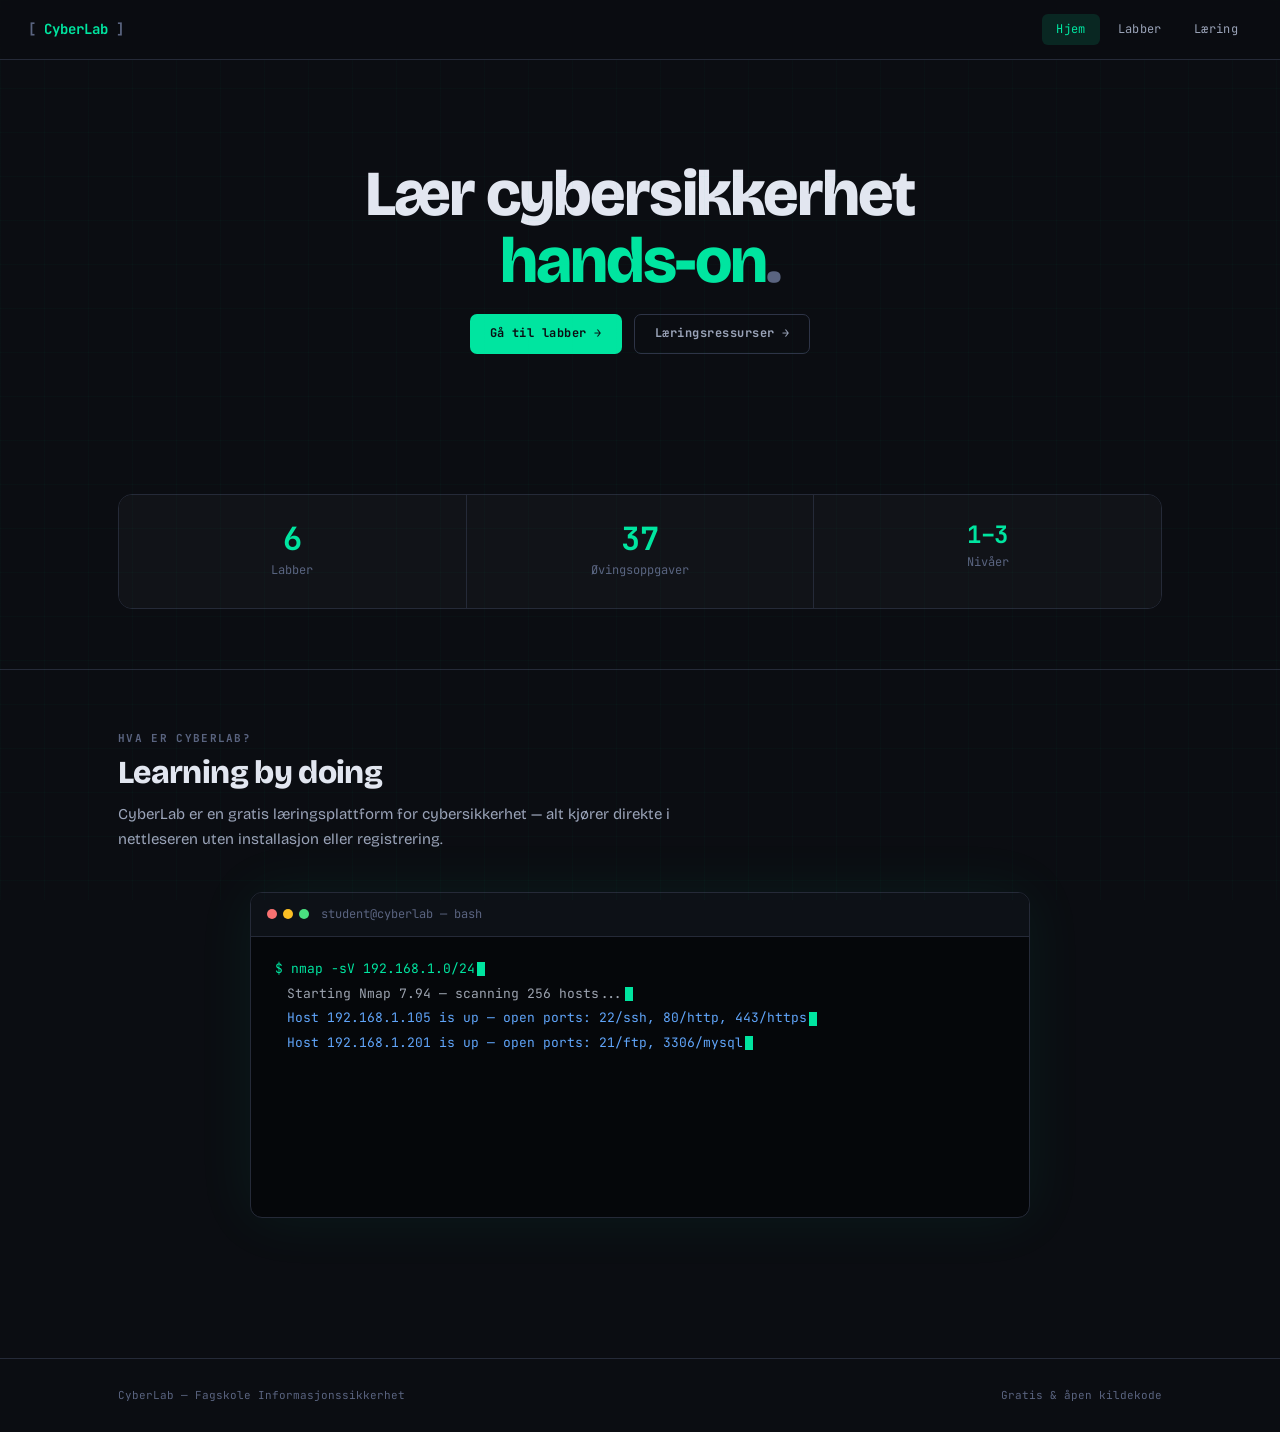
==== commit 313bfd47: "index: Learning by doing, bedre norsk beskrivelse" ====
--- a/index.html
+++ b/index.html
@@ -18,8 +18,6 @@
 .stat:last-child{border-right:none}
 .stat-num{font-family:var(--mono);font-size:32px;font-weight:700;color:var(--green);line-height:1}
 .stat-label{font-size:12px;color:var(--text3);margin-top:6px;font-family:var(--mono)}
-
-/* Hacker terminal animation */
 .hacker-section{padding:60px 0;border-top:1px solid var(--border)}
 .hacker-terminal{background:#05070a;border:1px solid var(--border);border-radius:12px;overflow:hidden;max-width:780px;margin:40px auto 0;box-shadow:0 0 60px rgba(0,229,160,.07)}
 .ht-bar{background:#0d1117;padding:12px 16px;display:flex;align-items:center;gap:12px;border-bottom:1px solid var(--border)}
@@ -70,8 +68,8 @@
 <section class="hacker-section">
   <div class="container">
     <div class="section-eyebrow">Hva er CyberLab?</div>
-    <div class="section-title">Lær ved å gjøre</div>
-    <p class="section-desc">CyberLab er en gratis, nettleserbasert plattform for praktisk cybersikkerhetsopplæring. Ingen installasjoner. Ingen kontoer. Bare åpne en lab og begynn.</p>
+    <div class="section-title">Learning by doing</div>
+    <p class="section-desc">CyberLab er en gratis læringsplattform for cybersikkerhet — alt kjører direkte i nettleseren uten installasjon eller registrering.</p>
     <div class="hacker-terminal">
       <div class="ht-bar">
         <div class="ht-dots"><div class="ht-dot ht-dot-r"></div><div class="ht-dot ht-dot-y"></div><div class="ht-dot ht-dot-g"></div></div>
